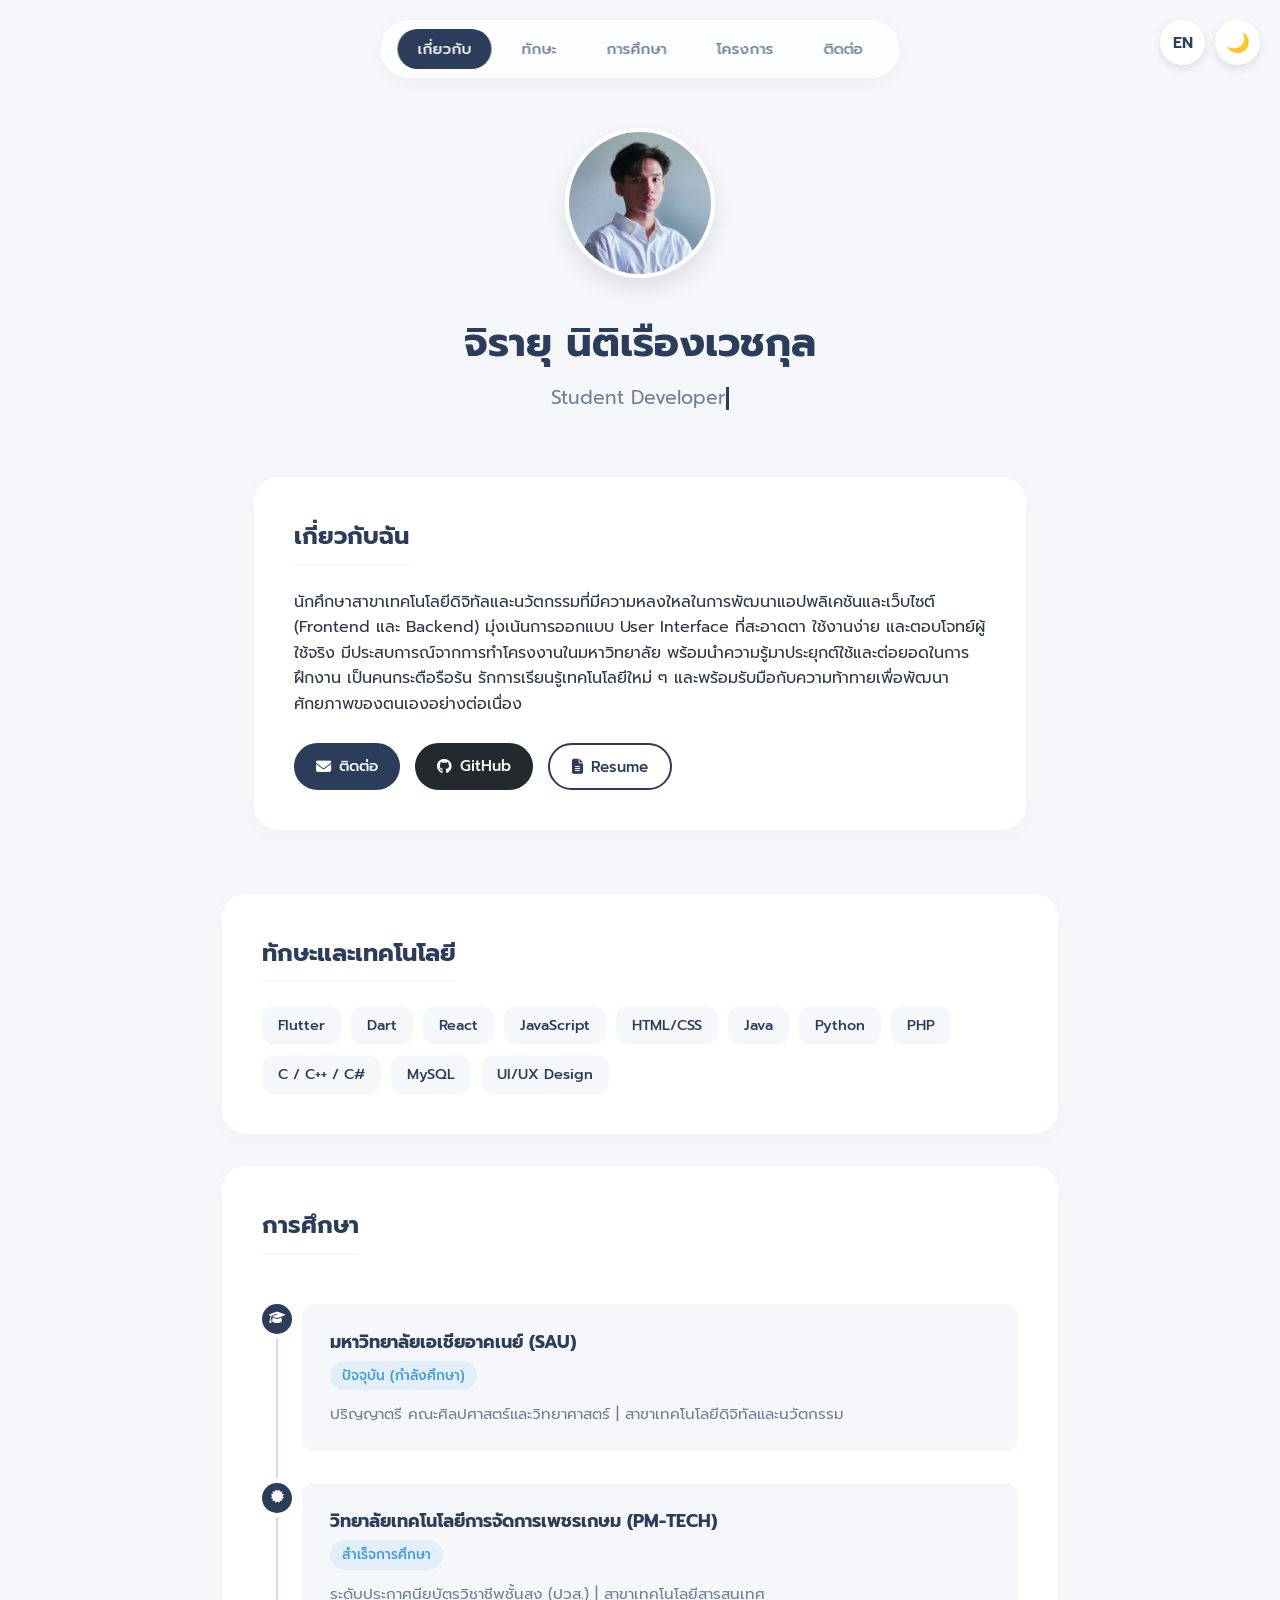
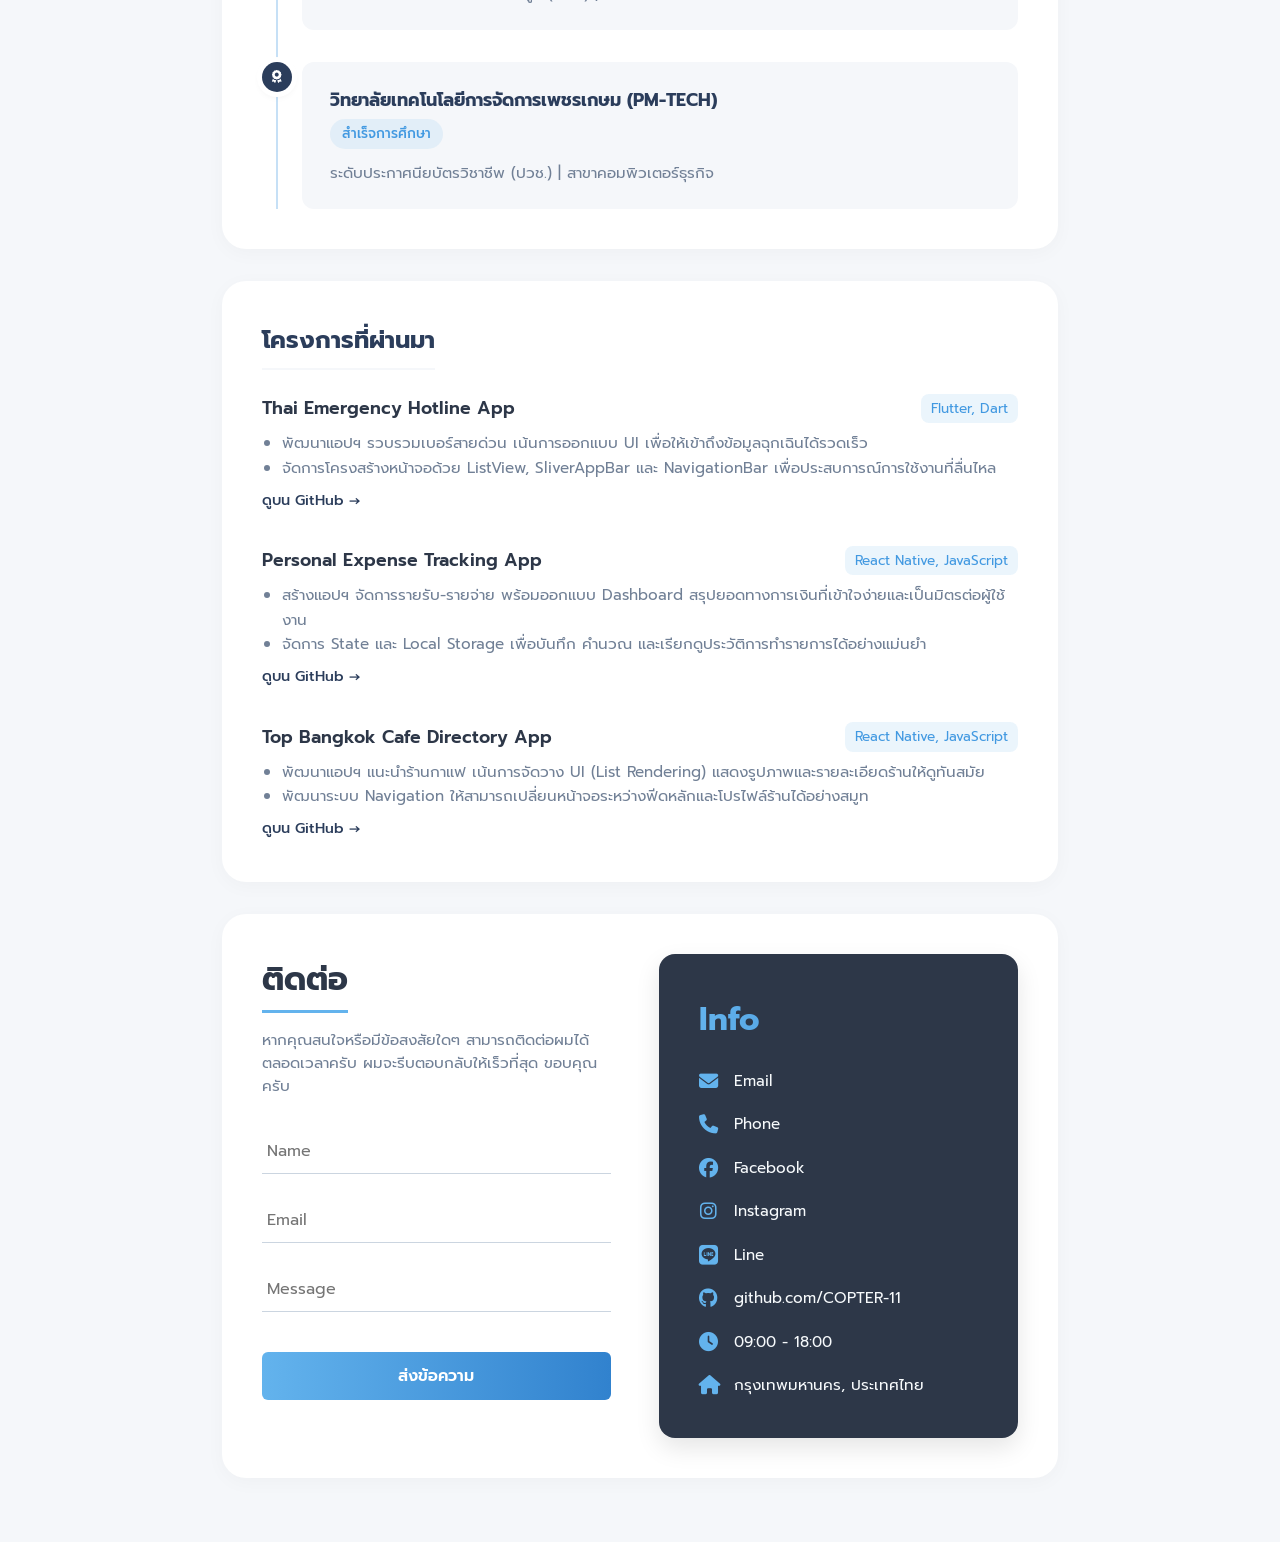
==== index.html @ 911cef0d "Commit V01" ====
<!doctype html>
<html lang="th">
  <head>
    <meta charset="UTF-8" />
    <meta name="viewport" content="width=device-width, initial-scale=1.0" />
    <title>Jirayu Nitiruangwetchakul - Portfolio</title>
    <link
      href="https://fonts.googleapis.com/css2?family=Prompt:wght@300;400;500;600&display=swap"
      rel="stylesheet"
    />
    <link
      rel="stylesheet"
      href="https://cdnjs.cloudflare.com/ajax/libs/font-awesome/6.4.0/css/all.min.css"
    />
    <style>
      /* CSS Variables สำหรับคุมโทนสี (ดึงโทนสีกรมท่าจากเรซูเม่) */
      :root {
        --primary-color: #2b3d5b;
        --bg-color: #f5f7fa;
        --card-bg: #ffffff;
        --text-dark: #2d3748;
        --text-light: #718096;
        --accent-color: #4299e1;
        --border-radius: 24px; /* มุมโค้งมนแบบ Mobile UI */
      }

      * {
        margin: 0;
        padding: 0;
        box-sizing: border-box;
        font-family: "Prompt", sans-serif;
      }

      body {
        background-color: var(--bg-color);
        color: var(--text-dark);
        line-height: 1.6;
      }

      .container {
        max-width: 900px;
        margin: 0 auto;
        padding: 2rem;
      }

      /* --- โหมดมืด (Dark Mode) --- */
      body.dark-mode {
        --primary-color: #90cdf4;
        --bg-color: #1a202c;
        --card-bg: #2d3748;
        --text-dark: #f7fafc;
        --text-light: #a0aec0;
      }

      /* Hero Section */
      .hero {
        text-align: center;
        padding: 4rem 0;
      }

      .profile-img {
        width: 150px;
        height: 150px;
        border-radius: 50%;
        object-fit: cover;
        border: 4px solid #fff;
        box-shadow: 0 10px 25px rgba(0, 0, 0, 0.1);
        margin-bottom: 1.5rem;
      }

      .hero h1 {
        font-size: 2.5rem;
        color: var(--primary-color);
        margin-bottom: 0.5rem;
      }

      .hero h2 {
        font-size: 1.2rem;
        color: var(--text-light);
        font-weight: 400;
      }

      /* Card Layout แบบคลีนๆ */
      .section-card {
        background-color: var(--card-bg);
        border-radius: var(--border-radius);
        padding: 2.5rem;
        margin-bottom: 2rem;
        box-shadow: 0 4px 20px rgba(0, 0, 0, 0.03);
        transition: transform 0.3s ease;
      }

      .section-card:hover {
        transform: translateY(-5px);
      }

      .section-title {
        font-size: 1.5rem;
        color: var(--primary-color);
        margin-bottom: 1.5rem;
        border-bottom: 2px solid var(--bg-color);
        padding-bottom: 0.5rem;
        display: inline-block;
      }

      /* Skills Tags */
      .skills-container {
        display: flex;
        flex-wrap: wrap;
        gap: 10px;
      }

      .skill-tag {
        background-color: var(--bg-color);
        color: var(--primary-color);
        padding: 8px 16px;
        border-radius: 12px;
        font-size: 0.9rem;
        font-weight: 500;
        transition: all 0.3s ease;
      }
      .skill-tag:hover {
        background-color: var(--primary-color);
        color: #fff;
        transform: translateY(-3px);
        box-shadow: 0 4px 10px rgba(0, 0, 0, 0.15);
      }

      /* Projects List */
      .project-item {
        margin-bottom: 2rem;
      }

      .project-item:last-child {
        margin-bottom: 0;
      }

      .project-header {
        display: flex;
        justify-content: space-between;
        align-items: center;
        margin-bottom: 0.5rem;
      }

      .project-title {
        font-weight: 600;
        font-size: 1.1rem;
      }

      .project-tech {
        font-size: 0.85rem;
        color: var(--accent-color);
        background: rgba(66, 153, 225, 0.1);
        padding: 4px 10px;
        border-radius: 8px;
      }

      .project-desc {
        color: var(--text-light);
        font-size: 0.95rem;
        margin-bottom: 0.5rem;
      }

      .project-link {
        color: var(--primary-color);
        text-decoration: none;
        font-size: 0.9rem;
        font-weight: 500;
      }

      .project-link:hover {
        text-decoration: underline;
      }

      /* --- Contact Section Layout --- */
      .contact-container {
        display: flex;
        flex-wrap: wrap;
        gap: 3rem;
        justify-content: space-between;
      }

      .contact-form-side {
        flex: 1;
        min-width: 300px;
      }

      .contact-heading {
        font-size: 2rem;
        margin-bottom: 1rem;
        display: inline-block;
        border-bottom: 3px solid #63b3ed;
        padding-bottom: 5px;
      }

      .contact-desc {
        color: var(--text-light);
        font-size: 0.95rem;
        margin-bottom: 2rem;
        line-height: 1.5;
      }

      .contact-form {
        display: flex;
        flex-direction: column;
        gap: 1.5rem;
      }

      .contact-form input {
        background: transparent;
        border: none;
        border-bottom: 1px solid #cbd5e0;
        padding: 10px 5px;
        font-size: 1rem;
        color: var(--text-dark);
        font-family: "Prompt", sans-serif;
        transition: all 0.3s ease;
        outline: none;
      }

      .contact-form input:focus {
        border-bottom: 2px solid #4299e1;
      }

      body.dark-mode .contact-form input {
        border-bottom: 1px solid #4a5568;
        color: #f7fafc;
      }

      .btn-send {
        background: linear-gradient(to right, #63b3ed, #3182ce);
        color: white;
        border: none;
        padding: 12px;
        border-radius: 6px;
        font-size: 1rem;
        font-weight: 600;
        cursor: pointer;
        margin-top: 1rem;
        transition: transform 0.3s, box-shadow 0.3s;
      }

      .btn-send:hover {
        transform: translateY(-2px);
        box-shadow: 0 4px 15px rgba(49, 130, 206, 0.4);
      }

      .contact-info-side {
        flex: 0.8;
        min-width: 250px;
        background-color: #2d3748;
        padding: 2.5rem;
        border-radius: 16px;
        color: #f7fafc;
        box-shadow: 0 10px 25px rgba(0, 0, 0, 0.1);
      }

      .info-heading {
        font-size: 2rem;
        margin-bottom: 1.5rem;
        background: linear-gradient(to right, #63b3ed, #3182ce);
        -webkit-background-clip: text;
        -webkit-text-fill-color: transparent;
      }

      .info-list {
        list-style: none;
        padding: 0;
        display: flex;
        flex-direction: column;
        gap: 1.2rem;
      }

      .info-list li {
        display: flex;
        align-items: center;
        gap: 15px;
        font-size: 0.95rem;
      }

      .info-icon {
        font-size: 1.2rem;
        color: #63b3ed;
        width: 20px;
        text-align: center;
      }

      .info-list a {
        color: #f7fafc;
        text-decoration: none;
        transition: color 0.3s;
      }

      .info-list a:hover {
        color: #63b3ed;
      }

      /* --- Timeline (Education) --- */
      .timeline {
        position: relative;
        padding-left: 40px;
        margin-top: 25px;
      }

      .timeline::before {
        content: "";
        position: absolute;
        left: 14px;
        top: 0;
        bottom: 0;
        width: 2px;
        background-color: rgba(66, 153, 225, 0.3);
      }

      .timeline-item {
        position: relative;
        margin-bottom: 2rem;
      }

      .timeline-item:last-child {
        margin-bottom: 0;
      }

      .timeline-dot {
        position: absolute;
        left: -40px;
        top: 0;
        width: 30px;
        height: 30px;
        background-color: var(--primary-color);
        color: white;
        border-radius: 50%;
        display: flex;
        justify-content: center;
        align-items: center;
        font-size: 0.8rem;
        box-shadow: 0 0 0 5px var(--card-bg), 0 3px 8px rgba(0, 0, 0, 0.1);
        transition: all 0.3s ease;
        z-index: 1;
      }

      .timeline-content {
        background: var(--bg-color);
        padding: 1.5rem;
        border-radius: 12px;
        transition: all 0.3s ease;
        border-left: 4px solid transparent;
      }

      .timeline-item:hover .timeline-dot {
        transform: scale(1.2) rotate(360deg);
        background-color: var(--accent-color);
      }

      .timeline-item:hover .timeline-content {
        transform: translateX(8px);
        box-shadow: 0 8px 25px rgba(0, 0, 0, 0.06);
        border-left: 4px solid var(--accent-color);
      }

      .timeline-content h4 {
        color: var(--primary-color);
        margin-bottom: 5px;
        font-size: 1.1rem;
      }

      .timeline-date {
        color: var(--accent-color);
        font-size: 0.85rem;
        font-weight: 500;
        margin-bottom: 12px;
        display: inline-block;
        background: rgba(66, 153, 225, 0.1);
        padding: 4px 12px;
        border-radius: 20px;
      }

      .timeline-content p:last-child {
        color: var(--text-light);
        font-size: 0.95rem;
        margin: 0;
      }

      body.dark-mode .timeline-dot {
        box-shadow: 0 0 0 5px var(--card-bg), 0 3px 8px rgba(0, 0, 0, 0.5);
      }

      /* --- สไตล์ของกลุ่มปุ่มกด --- */
      .action-buttons {
        display: flex;
        gap: 15px;
        margin-top: 25px;
        flex-wrap: wrap;
      }

      .btn {
        padding: 10px 22px;
        border-radius: 25px;
        text-decoration: none;
        font-weight: 500;
        font-size: 0.95rem;
        display: inline-flex;
        align-items: center;
        gap: 8px;
        cursor: pointer;
        transition: all 0.3s ease;
        border: none;
        font-family: "Prompt", sans-serif;
      }

      .btn-primary {
        background-color: var(--primary-color);
        color: #ffffff;
      }
      .btn-primary:hover {
        transform: translateY(-3px);
        box-shadow: 0 6px 15px rgba(0, 0, 0, 0.15);
      }

      .btn-secondary {
        background-color: #24292e;
        color: #ffffff;
      }
      .btn-secondary:hover {
        transform: translateY(-3px);
        box-shadow: 0 6px 15px rgba(36, 41, 46, 0.3);
      }

      .btn-outline {
        background-color: transparent;
        color: var(--primary-color);
        border: 2px solid var(--primary-color);
      }
      .btn-outline:hover {
        background-color: var(--primary-color);
        color: #ffffff;
        transform: translateY(-3px);
      }

      body.dark-mode .btn-secondary {
        background-color: #ffffff;
        color: #24292e;
      }

      /* --- สไตล์ของ Popup (Modal) รูป Resume --- */
      .modal {
        display: none;
        position: fixed;
        z-index: 9999;
        padding-top: 5vh;
        left: 0;
        top: 0;
        width: 100%;
        height: 100%;
        -webkit-backdrop-filter: blur(5px);
        backdrop-filter: blur(5px);
        overflow: auto;
      }

      .modal-content {
        margin: auto;
        display: block;
        max-width: 90%;
        max-height: 90vh;
        border-radius: 12px;
        box-shadow: 0 10px 30px rgba(0, 0, 0, 0.5);
        animation: zoomIn 0.3s ease;
        cursor: zoom-in;
        transition: all 0.3s ease;
      }

      .modal-content.zoomed {
        max-width: 150%;
        max-height: none;
        cursor: zoom-out;
        margin-bottom: 50px;
      }

      @keyframes zoomIn {
        from {
          transform: scale(0.9);
          opacity: 0;
        }
        to {
          transform: scale(1);
          opacity: 1;
        }
      }

      .close-modal {
        position: absolute;
        top: 20px;
        right: 35px;
        color: #f1f1f1;
        font-size: 40px;
        font-weight: bold;
        cursor: pointer;
        transition: 0.3s;
      }

      .close-modal:hover {
        color: var(--accent-color);
      }

      /* --- เลื่อนหน้าจอแบบนุ่มนวล (Smooth Scroll) --- */
      html {
        scroll-behavior: smooth;
      }

      /* --- Tab Bar (Navigation Bar) --- */
      .nav-bar {
        position: fixed;
        top: 20px;
        left: 50%;
        transform: translateX(-50%);
        background: rgba(255, 255, 255, 0.7);
        backdrop-filter: blur(15px);
        -webkit-backdrop-filter: blur(15px);
        padding: 8px 16px;
        border-radius: 50px;
        display: flex;
        gap: 10px;
        box-shadow: 0 4px 20px rgba(0, 0, 0, 0.05);
        z-index: 1000;
        border: 1px solid rgba(255, 255, 255, 0.5);
      }

      body.dark-mode .nav-bar {
        background: rgba(45, 55, 72, 0.7);
        border: 1px solid rgba(255, 255, 255, 0.1);
      }

      .nav-link {
        text-decoration: none;
        color: var(--text-light);
        font-weight: 500;
        font-size: 0.95rem;
        padding: 8px 20px;
        border-radius: 30px;
        transition: all 0.3s ease;
      }

      .nav-link:hover,
      .nav-link.active {
        background: var(--primary-color);
        color: #ffffff;
      }

      body.dark-mode .nav-link.active {
        color: #1a202c;
      }

      /* ปุ่มสลับ Theme และ Language */
      .lang-toggle {
        position: fixed;
        top: 20px;
        right: 75px;
        background: var(--card-bg);
        color: var(--primary-color);
        border: none;
        border-radius: 50%;
        width: 45px;
        height: 45px;
        font-size: 1rem;
        font-weight: 600;
        cursor: pointer;
        box-shadow: 0 4px 10px rgba(0, 0, 0, 0.1);
        transition: transform 0.3s ease;
        z-index: 1000;
        font-family: "Prompt", sans-serif;
      }
      .lang-toggle:hover {
        transform: scale(1.1);
      }
      body.dark-mode .lang-toggle {
        color: var(--text-dark);
      }

      .theme-toggle {
        position: fixed;
        top: 20px;
        right: 20px;
        background: var(--card-bg);
        color: var(--text-dark);
        border: none;
        border-radius: 50%;
        width: 45px;
        height: 45px;
        font-size: 1.2rem;
        cursor: pointer;
        box-shadow: 0 4px 10px rgba(0, 0, 0, 0.1);
        transition: transform 0.3s ease;
        z-index: 1000;
      }
      .theme-toggle:hover {
        transform: scale(1.1);
      }

      /* --- แอนิเมชันตอนเลื่อนจอ (Scroll Reveal) --- */
      .reveal {
        opacity: 0;
        transform: translateY(40px);
        transition: all 0.8s ease-out;
      }
      .reveal.active {
        opacity: 1;
        transform: translateY(0);
      }

      /* เคอร์เซอร์กะพริบสำหรับ Typing Effect */
      .typing-cursor {
        display: inline-block;
        width: 3px;
        height: 1.2em;
        background-color: var(--primary-color);
        vertical-align: middle;
        animation: blink 0.8s step-end infinite;
      }
      @keyframes blink {
        50% { opacity: 0; }
      }

      /* คลาสสำหรับซ่อน/โชว์ข้อความตามภาษาที่เลือก */
      body.lang-th .text-en {
        display: none !important;
      }
      body.lang-en .text-th {
        display: none !important;
      }

      /* Responsive Design */
      @media (max-width: 768px) {
        .contact-container {
          flex-direction: column;
          gap: 2rem;
        }
      }
      @media (max-width: 600px) {
        .container {
          padding: 1rem;
        }
        .section-card {
          padding: 1.5rem;
        }
        .project-header {
          flex-direction: column;
          align-items: flex-start;
          gap: 5px;
        }
        .nav-bar {
          top: auto;
          bottom: 20px;
          width: 90%;
          justify-content: space-around;
          padding: 10px;
          border-radius: 20px;
        }
        .nav-link {
          font-size: 0.85rem;
          padding: 8px 12px;
        }
      }
    </style>
  </head>
  <body>
    <nav class="nav-bar">
      <a href="#about" class="nav-link active">
        <span class="text-th">เกี่ยวกับ</span>
        <span class="text-en">About</span>
      </a>
      <a href="#skills" class="nav-link">
        <span class="text-th">ทักษะ</span>
        <span class="text-en">Skills</span>
      </a>
      <a href="#education" class="nav-link">
        <span class="text-th">การศึกษา</span>
        <span class="text-en">Education</span>
      </a>
      <a href="#projects" class="nav-link">
        <span class="text-th">โครงการ</span>
        <span class="text-en">Projects</span>
      </a>
      <a href="#contact" class="nav-link">
        <span class="text-th">ติดต่อ</span>
        <span class="text-en">Contact</span>
      </a>
    </nav>

    <div class="container">
      <div class="container" id="about">
        <header class="hero">
          <img src="profile.jpg" alt="Jirayu Profile" class="profile-img" />
          <h1>
            <span class="text-th">จิรายุ นิติเรืองเวชกุล</span>
            <span class="text-en">Jirayu Nitiruangwetchakul</span>
          </h1>
          <h2>
            <span id="typewriter"></span><span class="typing-cursor"></span>
          </h2>
        </header>
        <section class="section-card reveal">
          <h3 class="section-title">
            <span class="text-th">เกี่ยวกับฉัน</span>
            <span class="text-en">About</span>
          </h3>
          <p>
            <span class="text-th"
              >นักศึกษาสาขาเทคโนโลยีดิจิทัลและนวัตกรรมที่มีความหลงใหลในการพัฒนาแอปพลิเคชันและเว็บไซต์
              (Frontend และ Backend) มุ่งเน้นการออกแบบ User Interface ที่สะอาดตา
              ใช้งานง่าย และตอบโจทย์ผู้ใช้จริง
              มีประสบการณ์จากการทําโครงงานในมหาวิทยาลัย
              พร้อมนําความรู้มาประยุกต์ใช้และต่อยอดในการฝึกงาน
              เป็นคนกระตือรือร้น รักการเรียนรู้เทคโนโลยีใหม่ ๆ
              และพร้อมรับมือกับความท้าทายเพื่อพัฒนาศักยภาพของตนเองอย่างต่อเนื่อง</span
            >
            <span class="text-en"
              >A Digital Technology and Innovation student passionate about web
              and mobile application development (Frontend & Backend). I focus
              on designing clean, minimalist, and user-friendly interfaces. With
              hands-on experience from university projects, I am eager to apply
              my skills in a professional internship. I am highly motivated,
              love exploring new IT technologies, and am ready to embrace
              challenges for continuous growth.</span
            >
          </p>
          <div class="action-buttons">
            <a href="#contact" class="btn btn-primary">
              <i class="fa-solid fa-envelope"></i>
              <span class="text-th">ติดต่อ</span>
              <span class="text-en">Contact</span>
            </a>
            <a
              href="https://github.com/COPTER-11"
              target="_blank"
              rel="noopener noreferrer"
              class="btn btn-secondary"
            >
              <i class="fa-brands fa-github"></i> GitHub
            </a>
            <button onclick="openResume()" class="btn btn-outline">
              <i class="fa-solid fa-file-lines"></i> Resume
            </button>
          </div>
        </section>
      </div>

      <section class="section-card reveal" id="skills">
        <h3 class="section-title">
          <span class="text-th">ทักษะและเทคโนโลยี</span>
          <span class="text-en">Skills & Technologies</span>
        </h3>
        <div class="skills-container">
          <span class="skill-tag">Flutter</span>
          <span class="skill-tag">Dart</span>
          <span class="skill-tag">React</span>
          <span class="skill-tag">JavaScript</span>
          <span class="skill-tag">HTML/CSS</span>
          <span class="skill-tag">Java</span>
          <span class="skill-tag">Python</span>
          <span class="skill-tag">PHP</span>
          <span class="skill-tag">C / C++ / C#</span>
          <span class="skill-tag">MySQL</span>
          <span class="skill-tag">UI/UX Design</span>
        </div>
      </section>

      <section class="section-card reveal" id="education">
        <h3 class="section-title">
          <span class="text-th">การศึกษา</span>
          <span class="text-en">Education</span>
        </h3>

        <div class="timeline">
          <div class="timeline-item">
            <div class="timeline-dot">
              <i class="fa-solid fa-graduation-cap"></i>
            </div>
            <div class="timeline-content">
              <h4>
                <span class="text-th">มหาวิทยาลัยเอเชียอาคเนย์ (SAU)</span>
                <span class="text-en">Southeast Asia University (SAU)</span>
              </h4>
              <span class="timeline-date"
                ><span class="text-th">ปัจจุบัน (กำลังศึกษา)</span>
                <span class="text-en">Currently studying</span></span
              >
              <p>
                <span class="text-th"
                  >ปริญญาตรี คณะศิลปศาสตร์และวิทยาศาสตร์ |
                  สาขาเทคโนโลยีดิจิทัลและนวัตกรรม</span
                >
                <span class="text-en"
                  >Bachelor's Degree, Faculty of Arts and Sciences | Major in
                  Digital Technology and Innovation</span
                >
              </p>
            </div>
          </div>

          <div class="timeline-item">
            <div class="timeline-dot">
              <i class="fa-solid fa-certificate"></i>
            </div>
            <div class="timeline-content">
              <h4>
                <span class="text-th"
                  >วิทยาลัยเทคโนโลยีการจัดการเพชรเกษม (PM-TECH)</span
                >
                <span class="text-en"
                  >Phetkasem Management Technological College (PM-TECH)</span
                >
              </h4>
              <span class="timeline-date"
                ><span class="text-th">สำเร็จการศึกษา</span>
                <span class="text-en">Graduated</span></span
              >
              <p>
                <span class="text-th"
                  >ระดับประกาศนียบัตรวิชาชีพชั้นสูง (ปวส.) |
                  สาขาเทคโนโลยีสารสนเทศ</span
                >
                <span class="text-en"
                  >High Vocational Certificate | Major in
                  Information Technology</span
                >
              </p>
            </div>
          </div>

          <div class="timeline-item">
            <div class="timeline-dot"><i class="fa-solid fa-award"></i></div>
            <div class="timeline-content">
              <h4>
                <span class="text-th"
                  >วิทยาลัยเทคโนโลยีการจัดการเพชรเกษม (PM-TECH)</span
                >
                <span class="text-en"
                  >Phetkasem Management Technological College (PM-TECH)</span
                >
              </h4>
              <span class="timeline-date"
                ><span class="text-th">สำเร็จการศึกษา</span>
                <span class="text-en">Graduated</span></span
              >
              <p>
                <span class="text-th"
                  >ระดับประกาศนียบัตรวิชาชีพ (ปวช.) |
                  สาขาคอมพิวเตอร์ธุรกิจ</span
                >
                <span class="text-en"
                  >Vocational Certificate | Major in Business
                  Computing</span
                >
              </p>
            </div>
          </div>
        </div>
      </section>

      <section class="section-card reveal" id="projects">
        <h3 class="section-title">
          <span class="text-th">โครงการที่ผ่านมา</span>
          <span class="text-en">Academic Projects</span>
        </h3>

        <div class="project-item">
          <div class="project-header">
            <div class="project-title">Thai Emergency Hotline App</div>
            <div class="project-tech">Flutter, Dart</div>
          </div>
          <ul class="project-desc" style="padding-left: 20px">
            <li>
              <span class="text-th"
                >พัฒนาแอปฯ รวบรวมเบอร์สายด่วน เน้นการออกแบบ UI
                เพื่อให้เข้าถึงข้อมูลฉุกเฉินได้รวดเร็ว</span
              >
              <span class="text-en"
                >Developed an app that aggregates emergency hotline numbers, focusing on intuitive UI design for quick access.</span
              >
            </li>
            <li>
              <span class="text-th"
                >จัดการโครงสร้างหน้าจอด้วย ListView, SliverAppBar และ
                NavigationBar เพื่อประสบการณ์การใช้งานที่ลื่นไหล</span
              >
              <span class="text-en"
                >Managed screen layouts using ListView, SliverAppBar, and NavigationBar to provide a smooth user experience.</span
              >
            </li>
          </ul>
          <a
            href="https://github.com/COPTER-11/flutter_thai_hotline_app"
            target="_blank"
            rel="noopener noreferrer"
            class="project-link"
            ><span class="text-th">ดูบน GitHub &rarr;</span>
            <span class="text-en">View on GitHub &rarr;</span></a
          >
        </div>

        <div class="project-item">
          <div class="project-header">
            <div class="project-title">Personal Expense Tracking App</div>
            <div class="project-tech">React Native, JavaScript</div>
          </div>
          <ul class="project-desc" style="padding-left: 20px">
            <li>
              <span class="text-th"
                >สร้างแอปฯ จัดการรายรับ-รายจ่าย พร้อมออกแบบ Dashboard
                สรุปยอดทางการเงินที่เข้าใจง่ายและเป็นมิตรต่อผู้ใช้งาน</span
              >
              <span class="text-en"
                >Built an income and expense tracking app with a user-friendly dashboard summarizing financial data.</span
              >
            </li>
            <li>
              <span class="text-th"
                >จัดการ State และ Local Storage เพื่อบันทึก คำนวณ
                และเรียกดูประวัติการทํารายการได้อย่างแม่นยำ</span
              >
              <span class="text-en"
                >Implemented State management and Local Storage for precise recording, calculation, and retrieval of transaction history.</span
              >
            </li>
          </ul>
          <a
            href="https://github.com/COPTER-11/rn-money-tracking-app"
            target="_blank"
            rel="noopener noreferrer"
            class="project-link"
            ><span class="text-th">ดูบน GitHub &rarr;</span>
            <span class="text-en">View on GitHub &rarr;</span></a
          >
        </div>

        <div class="project-item">
          <div class="project-header">
            <div class="project-title">Top Bangkok Cafe Directory App</div>
            <div class="project-tech">React Native, JavaScript</div>
          </div>
          <ul class="project-desc" style="padding-left: 20px">
            <li>
              <span class="text-th"
                >พัฒนาแอปฯ แนะนําร้านกาแฟ เน้นการจัดวาง UI (List Rendering)
                แสดงรูปภาพและรายละเอียดร้านให้ดูทันสมัย</span
              >
              <span class="text-en"
                >Developed a cafe recommendation app in Bangkok, emphasizing modern UI layout (List Rendering) for images and details.</span
              >
            </li>
            <li>
              <span class="text-th"
                >พัฒนาระบบ Navigation
                ให้สามารถเปลี่ยนหน้าจอระหว่างฟีดหลักและโปรไฟล์ร้านได้อย่างสมูท</span
              >
              <span class="text-en"
                >Integrated a Navigation system for seamless transitions between the main feed and cafe profiles.</span
              >
            </li>
          </ul>
          <a
            href="https://github.com/COPTER-11/rn-top-bkk-coffee-app"
            target="_blank"
            rel="noopener noreferrer"
            class="project-link"
            ><span class="text-th">ดูบน GitHub &rarr;</span>
            <span class="text-en">View on GitHub &rarr;</span></a
          >
        </div>
      </section>

      <section class="section-card reveal" id="contact">
        <div class="contact-container">
          <div class="contact-form-side">
            <h3 class="contact-heading">
              <span class="text-th">ติดต่อ</span>
              <span class="text-en">Contact Me</span>
            </h3>
            <p class="contact-desc">
              <span class="text-th"
                >หากคุณสนใจหรือมีข้อสงสัยใดๆ สามารถติดต่อผมได้ตลอดเวลาครับ ผมจะรีบตอบกลับให้เร็วที่สุด ขอบคุณครับ</span
              >
              <span class="text-en"
                >Feel free to contact me at any time. I will get back to you as soon as possible. Thank you.</span
              >
            </p>

            <div
              id="form-success"
              style="
                color: #48bb78;
                font-weight: 500;
                margin-bottom: 15px;
                padding: 10px;
                background: rgba(72, 187, 120, 0.1);
                border-radius: 8px;
                display: none;
              "
            >
              <i class="fa-solid fa-circle-check"></i
              >&nbsp;<span class="text-th">ขอบคุณ! ข้อความของคุณถูกส่งแล้ว</span>
              <span class="text-en"
                >Thank you! Your message has been sent.</span
              >
            </div>

            <div
              id="form-error"
              style="
                color: #f56565;
                font-weight: 500;
                margin-bottom: 15px;
                display: none;
              "
            >
              <span class="text-th">โอ๊ะ! เกิดปัญหาในการส่งฟอร์มของคุณ</span>
              <span class="text-en"
                >Oops! There was a problem submitting your form.</span
              >
            </div>

            <form
              id="portfolio-form"
              class="contact-form"
              action="https://formspree.io/f/xykazzbw"
              method="POST"
            >
              <input type="text" name="name" placeholder="Name" required />
              <input type="email" name="email" placeholder="Email" required />
              <input
                type="text"
                name="message"
                placeholder="Message"
                required
              />
              <button type="submit" id="submit-btn" class="btn-send">
                <span class="text-th">ส่งข้อความ</span>
                <span class="text-en">SEND</span>
              </button>
            </form>
          </div>

          <div class="contact-info-side">
            <h4 class="info-heading">Info</h4>
            <ul class="info-list">
              <li>
                <i class="fa-solid fa-envelope info-icon"></i>
                <a
                  href="mailto:ter212548@gmail.com"
                  target="_blank"
                  rel="noopener noreferrer"
                  >Email</a
                >
              </li>
              <li>
                <i class="fa-solid fa-phone info-icon"></i>
                <a
                  href="tel:0948488606"
                  target="_blank"
                  rel="noopener noreferrer"
                  >Phone</a
                >
              </li>
              <li>
                <i class="fa-brands fa-facebook info-icon"></i>
                <a
                  href="https://www.facebook.com/share/1BRm7k5rb6/"
                  target="_blank"
                  rel="noopener noreferrer"
                  >Facebook</a
                >
              </li>
              <li>
                <i class="fa-brands fa-instagram info-icon"></i>
                <a
                  href="https://www.instagram.com/copter21_?igsh=MTI3NXA3bzlvbmFqZw=="
                  target="_blank"
                  rel="noopener noreferrer"
                  >Instagram</a
                >
              </li>
              <li>
                <i class="fa-brands fa-line info-icon"></i>
                <a
                  href="https://line.me/ti/p/6EZuWmLXjZ"
                  target="_blank"
                  rel="noopener noreferrer"
                  >Line</a
                >
              </li>
              <li>
                <i class="fa-brands fa-github info-icon"></i>
                <a
                  href="https://github.com/COPTER-11"
                  target="_blank"
                  rel="noopener noreferrer"
                  >github.com/COPTER-11</a
                >
              </li>
              <li>
                <i class="fa-solid fa-clock info-icon"></i>
                <span>09:00 - 18:00</span>
              </li>
              <li>
                <i class="fa-solid fa-house info-icon"></i>
                <a
                  href="https://maps.app.goo.gl/znomLfb7mrY9EMEs6"
                  target="_blank"
                  rel="noopener noreferrer"
                  ><span class="text-th">กรุงเทพมหานคร, ประเทศไทย</span>
                  <span class="text-en">Bangkok, Thailand</span></a
                >
              </li>
            </ul>
          </div>
        </div>
      </section>

      <button class="lang-toggle" id="langBtn" onclick="toggleLanguage()">
        EN
      </button>
      <button class="theme-toggle" id="themeBtn" onclick="toggleTheme()">
        🌙
      </button>
    </div>

    <div id="resumeModal" class="modal">
      <span class="close-modal" onclick="closeResume()">×</span>
      <img
        class="modal-content"
        id="resumeImg"
        src="resume.jpg"
        alt="Jirayu Resume"
      />
    </div>

    <script>
      // 1. ระบบตั้งค่าเริ่มต้นให้เว็บเป็นภาษาไทย
      document.body.classList.add("lang-th"); // เปลี่ยนจาก lang-en เป็น lang-th เพื่อให้ตรงกับปุ่ม "EN"

      // 2. ระบบไฮไลต์ Tab Bar ตามการเลื่อนหน้าจอตรงกลาง
      const sections = document.querySelectorAll("section[id], .container[id]");
      const navLinks = document.querySelectorAll(".nav-link");

      window.addEventListener("scroll", () => {
        let current = "";
        sections.forEach((section) => {
          const sectionTop = section.offsetTop;
          if (window.scrollY + window.innerHeight / 2 >= sectionTop) {
            current = section.getAttribute("id");
          }
        });

        navLinks.forEach((link) => {
          link.classList.remove("active");
          if (link.getAttribute("href").includes(current)) {
            link.classList.add("active");
          }
        });
      });

      // 3. ระบบเปลี่ยนการเลื่อนหน้าจอให้อยู่กึ่งกลาง
      document.querySelectorAll(".nav-link").forEach((link) => {
        link.addEventListener("click", function (e) {
          const targetHref = this.getAttribute("href");
          if (targetHref.startsWith("#")) {
            e.preventDefault();
            const targetId = targetHref.substring(1);
            const targetElement = document.getElementById(targetId);
            if (targetElement) {
              targetElement.scrollIntoView({
                behavior: "smooth",
                block: "center",
              });
            }
          }
        });
      });

      // 4. ระบบเปลี่ยนธีม (Dark Mode)
      function toggleTheme() {
        document.body.classList.toggle("dark-mode");
        const btn = document.getElementById("themeBtn");
        if (document.body.classList.contains("dark-mode")) {
          btn.innerText = "☀️";
        } else {
          btn.innerText = "🌙";
        }
      }

      // 5. ระบบสลับภาษา
      function toggleLanguage() {
        const body = document.body;
        const langBtn = document.getElementById("langBtn");

        if (body.classList.contains("lang-th")) {
          body.classList.remove("lang-th");
          body.classList.add("lang-en");
          langBtn.innerText = "TH";
        } else {
          body.classList.remove("lang-en");
          body.classList.add("lang-th");
          langBtn.innerText = "EN";
        }
      }

      // 6. เอฟเฟกต์พิมพ์ดีด
      const textArray = [
        "Student Developer",
        "Frontend Enthusiast",
        "UI/UX Designer",
      ];
      let textIndex = 0;
      let charIndex = 0;
      let isDeleting = false;
      const typeSpeed = 100;
      const deleteSpeed = 50;
      const delayBetweenWords = 2000;

      function typeWriter() {
        const currentText = textArray[textIndex];
        let displayString = currentText.substring(0, charIndex);
        document.getElementById("typewriter").innerText = displayString;

        if (!isDeleting && charIndex < currentText.length) {
          charIndex++;
          setTimeout(typeWriter, typeSpeed);
        } else if (isDeleting && charIndex > 0) {
          charIndex--;
          setTimeout(typeWriter, deleteSpeed);
        } else {
          isDeleting = !isDeleting;
          if (!isDeleting) {
            textIndex = (textIndex + 1) % textArray.length;
          }
          setTimeout(typeWriter, isDeleting ? delayBetweenWords : 500);
        }
      }

      document.addEventListener("DOMContentLoaded", function () {
        typeWriter();
      });

      // 7. แอนิเมชันเลื่อนจอ (Scroll Reveal)
      function revealElement() {
        var reveals = document.querySelectorAll(".reveal");
        for (var i = 0; i < reveals.length; i++) {
          var windowHeight = window.innerHeight;
          var elementTop = reveals[i].getBoundingClientRect().top;
          var elementVisible = 100;
          if (elementTop < windowHeight - elementVisible) {
            reveals[i].classList.add("active");
          }
        }
      }
      window.addEventListener("scroll", revealElement);
      revealElement();

      // 8. ระบบเปิด-ปิด Popup รูป Resume
      function openResume() {
        document.getElementById("resumeModal").style.display = "block";
      }

      const resumeImg = document.getElementById("resumeImg");
      resumeImg.addEventListener("click", function (event) {
        event.stopPropagation();
        this.classList.toggle("zoomed");
      });

      function closeResume() {
        document.getElementById("resumeModal").style.display = "none";
        resumeImg.classList.remove("zoomed");
      }

      window.onclick = function (event) {
        var modal = document.getElementById("resumeModal");
        if (event.target == modal) {
          modal.style.display = "none";
          resumeImg.classList.remove("zoomed");
        }
      };
    </script>

    <script>
      const form = document.getElementById("portfolio-form");
      const successMsg = document.getElementById("form-success");
      const errorMsg = document.getElementById("form-error");
      const submitBtn = document.getElementById("submit-btn");

      form.addEventListener("submit", async function (event) {
        event.preventDefault(); 

        // เปลี่ยนสถานะปุ่มตอนกำลังรอส่ง (รองรับ 2 ภาษา)
        submitBtn.innerHTML = '<span class="text-th">กำลังส่ง...</span><span class="text-en">SENDING...</span>';
        submitBtn.disabled = true;
        successMsg.style.display = "none";
        errorMsg.style.display = "none";

        const data = new FormData(event.target);

        fetch(event.target.action, {
          method: form.method,
          body: data,
          headers: {
            Accept: "application/json",
          },
        })
          .then((response) => {
            if (response.ok) {
              successMsg.style.display = "block"; 
              form.reset(); 
            } else {
              errorMsg.style.display = "block"; 
            }
            // คืนสถานะปุ่มกลับมาเหมือนเดิม
            submitBtn.innerHTML = '<span class="text-th">ส่งข้อความ</span><span class="text-en">SEND</span>';
            submitBtn.disabled = false;
          })
          .catch((error) => {
            errorMsg.style.display = "block";
            submitBtn.innerHTML = '<span class="text-th">ส่งข้อความ</span><span class="text-en">SEND</span>';
            submitBtn.disabled = false;
          });
      });
    </script>
  </body>
</html>
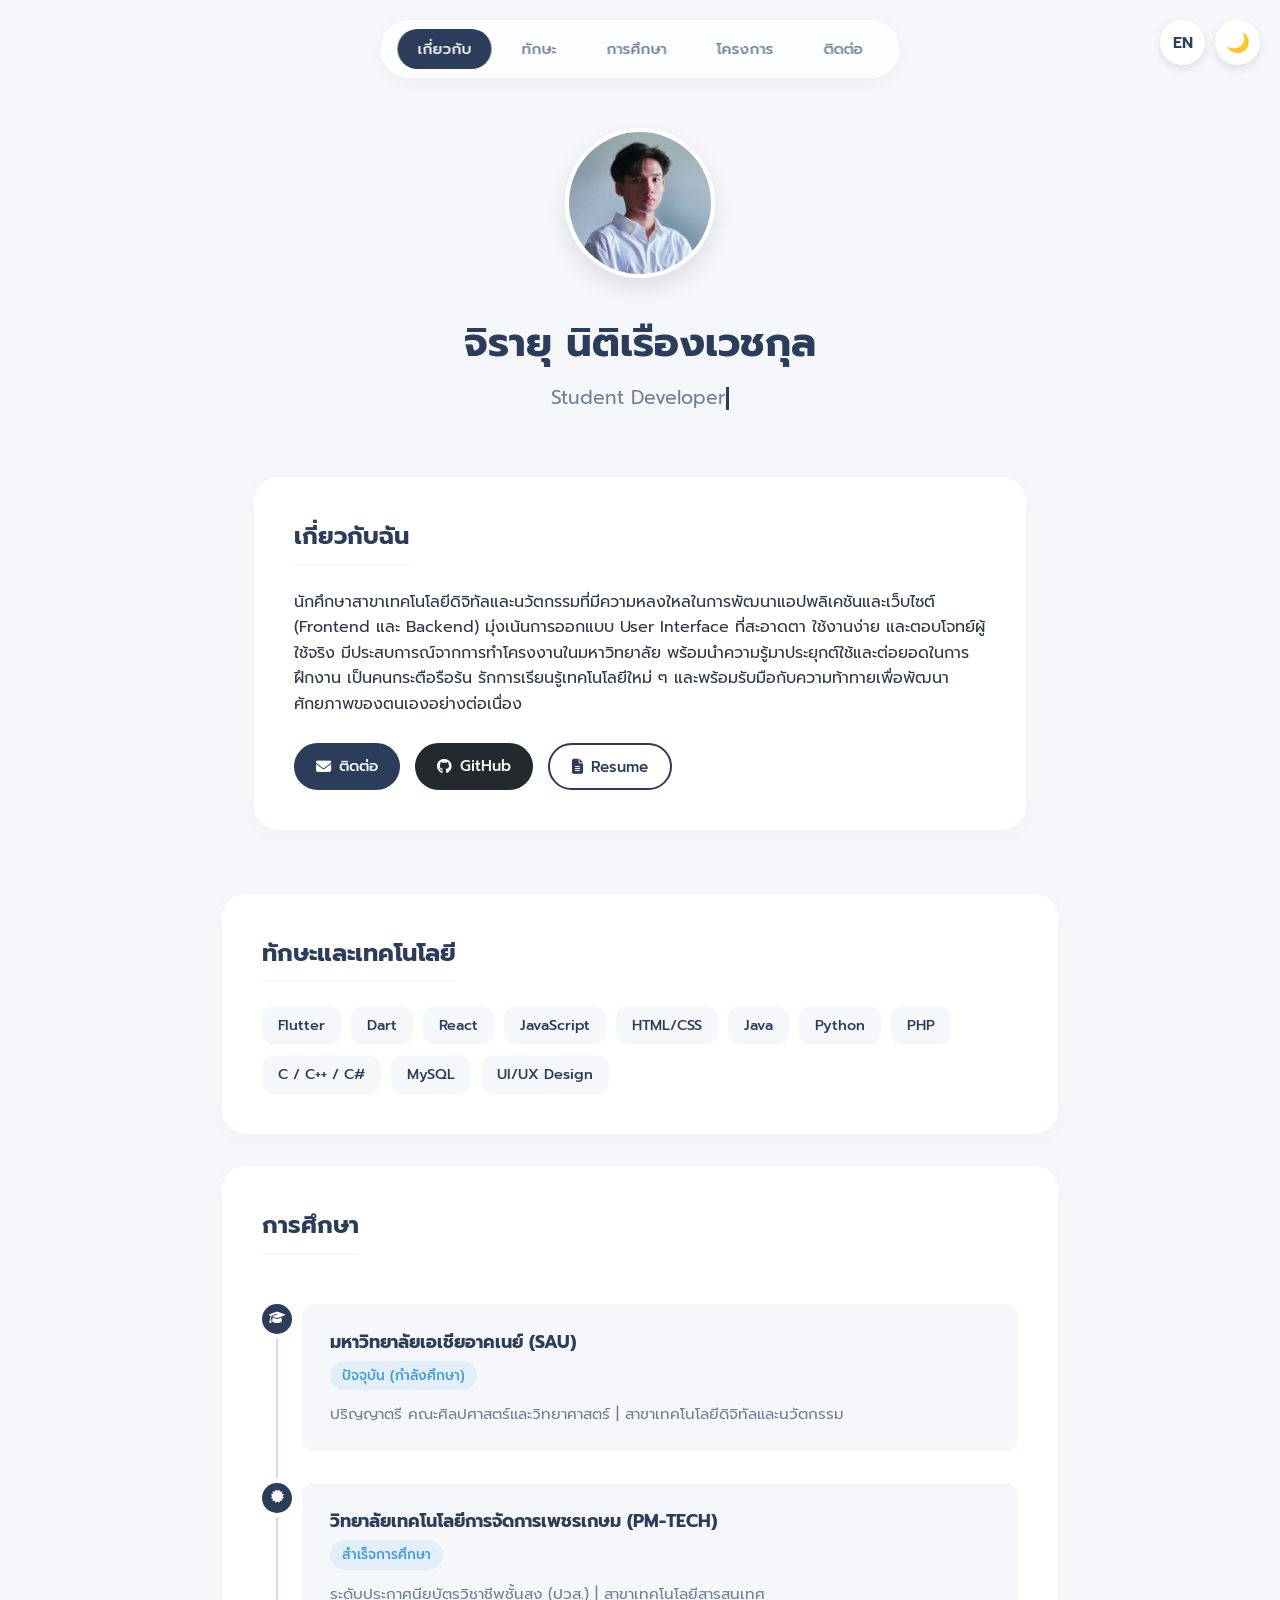
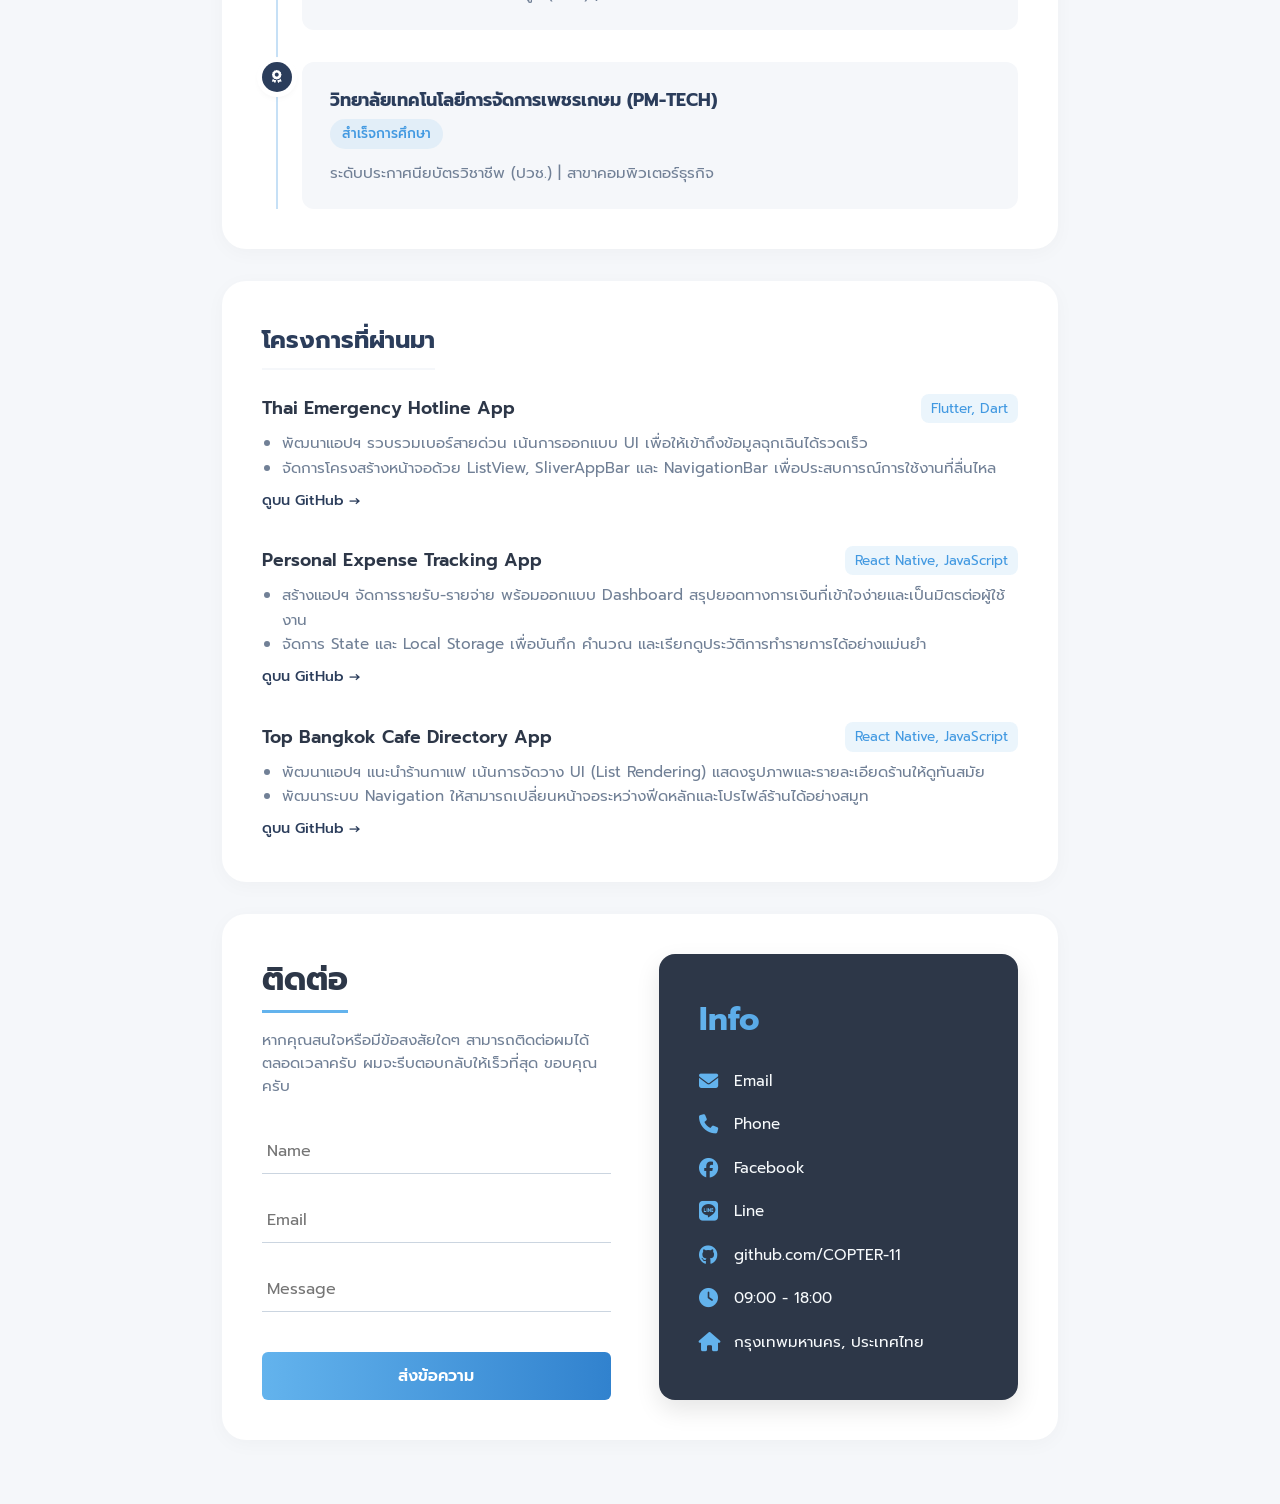
==== commit a67227de: "Commit V04 ปรับแก้ Contact" ====
--- a/index.html
+++ b/index.html
@@ -4,663 +4,11 @@
     <meta charset="UTF-8" />
     <meta name="viewport" content="width=device-width, initial-scale=1.0" />
     <title>Jirayu Nitiruangwetchakul - Portfolio</title>
-    <link
-      href="https://fonts.googleapis.com/css2?family=Prompt:wght@300;400;500;600&display=swap"
-      rel="stylesheet"
-    />
-    <link
-      rel="stylesheet"
-      href="https://cdnjs.cloudflare.com/ajax/libs/font-awesome/6.4.0/css/all.min.css"
-    />
-    <style>
-      /* CSS Variables สำหรับคุมโทนสี (ดึงโทนสีกรมท่าจากเรซูเม่) */
-      :root {
-        --primary-color: #2b3d5b;
-        --bg-color: #f5f7fa;
-        --card-bg: #ffffff;
-        --text-dark: #2d3748;
-        --text-light: #718096;
-        --accent-color: #4299e1;
-        --border-radius: 24px; /* มุมโค้งมนแบบ Mobile UI */
-      }
-
-      * {
-        margin: 0;
-        padding: 0;
-        box-sizing: border-box;
-        font-family: "Prompt", sans-serif;
-      }
-
-      body {
-        background-color: var(--bg-color);
-        color: var(--text-dark);
-        line-height: 1.6;
-      }
-
-      .container {
-        max-width: 900px;
-        margin: 0 auto;
-        padding: 2rem;
-      }
-
-      /* --- โหมดมืด (Dark Mode) --- */
-      body.dark-mode {
-        --primary-color: #90cdf4;
-        --bg-color: #1a202c;
-        --card-bg: #2d3748;
-        --text-dark: #f7fafc;
-        --text-light: #a0aec0;
-      }
-
-      /* Hero Section */
-      .hero {
-        text-align: center;
-        padding: 4rem 0;
-      }
-
-      .profile-img {
-        width: 150px;
-        height: 150px;
-        border-radius: 50%;
-        object-fit: cover;
-        border: 4px solid #fff;
-        box-shadow: 0 10px 25px rgba(0, 0, 0, 0.1);
-        margin-bottom: 1.5rem;
-      }
-
-      .hero h1 {
-        font-size: 2.5rem;
-        color: var(--primary-color);
-        margin-bottom: 0.5rem;
-      }
-
-      .hero h2 {
-        font-size: 1.2rem;
-        color: var(--text-light);
-        font-weight: 400;
-      }
-
-      /* Card Layout แบบคลีนๆ */
-      .section-card {
-        background-color: var(--card-bg);
-        border-radius: var(--border-radius);
-        padding: 2.5rem;
-        margin-bottom: 2rem;
-        box-shadow: 0 4px 20px rgba(0, 0, 0, 0.03);
-        transition: transform 0.3s ease;
-      }
-
-      .section-card:hover {
-        transform: translateY(-5px);
-      }
-
-      .section-title {
-        font-size: 1.5rem;
-        color: var(--primary-color);
-        margin-bottom: 1.5rem;
-        border-bottom: 2px solid var(--bg-color);
-        padding-bottom: 0.5rem;
-        display: inline-block;
-      }
-
-      /* Skills Tags */
-      .skills-container {
-        display: flex;
-        flex-wrap: wrap;
-        gap: 10px;
-      }
-
-      .skill-tag {
-        background-color: var(--bg-color);
-        color: var(--primary-color);
-        padding: 8px 16px;
-        border-radius: 12px;
-        font-size: 0.9rem;
-        font-weight: 500;
-        transition: all 0.3s ease;
-      }
-      .skill-tag:hover {
-        background-color: var(--primary-color);
-        color: #fff;
-        transform: translateY(-3px);
-        box-shadow: 0 4px 10px rgba(0, 0, 0, 0.15);
-      }
-
-      /* Projects List */
-      .project-item {
-        margin-bottom: 2rem;
-      }
-
-      .project-item:last-child {
-        margin-bottom: 0;
-      }
-
-      .project-header {
-        display: flex;
-        justify-content: space-between;
-        align-items: center;
-        margin-bottom: 0.5rem;
-      }
-
-      .project-title {
-        font-weight: 600;
-        font-size: 1.1rem;
-      }
-
-      .project-tech {
-        font-size: 0.85rem;
-        color: var(--accent-color);
-        background: rgba(66, 153, 225, 0.1);
-        padding: 4px 10px;
-        border-radius: 8px;
-      }
-
-      .project-desc {
-        color: var(--text-light);
-        font-size: 0.95rem;
-        margin-bottom: 0.5rem;
-      }
-
-      .project-link {
-        color: var(--primary-color);
-        text-decoration: none;
-        font-size: 0.9rem;
-        font-weight: 500;
-      }
-
-      .project-link:hover {
-        text-decoration: underline;
-      }
-
-      /* --- Contact Section Layout --- */
-      .contact-container {
-        display: flex;
-        flex-wrap: wrap;
-        gap: 3rem;
-        justify-content: space-between;
-      }
-
-      .contact-form-side {
-        flex: 1;
-        min-width: 300px;
-      }
-
-      .contact-heading {
-        font-size: 2rem;
-        margin-bottom: 1rem;
-        display: inline-block;
-        border-bottom: 3px solid #63b3ed;
-        padding-bottom: 5px;
-      }
-
-      .contact-desc {
-        color: var(--text-light);
-        font-size: 0.95rem;
-        margin-bottom: 2rem;
-        line-height: 1.5;
-      }
-
-      .contact-form {
-        display: flex;
-        flex-direction: column;
-        gap: 1.5rem;
-      }
-
-      .contact-form input {
-        background: transparent;
-        border: none;
-        border-bottom: 1px solid #cbd5e0;
-        padding: 10px 5px;
-        font-size: 1rem;
-        color: var(--text-dark);
-        font-family: "Prompt", sans-serif;
-        transition: all 0.3s ease;
-        outline: none;
-      }
-
-      .contact-form input:focus {
-        border-bottom: 2px solid #4299e1;
-      }
-
-      body.dark-mode .contact-form input {
-        border-bottom: 1px solid #4a5568;
-        color: #f7fafc;
-      }
-
-      .btn-send {
-        background: linear-gradient(to right, #63b3ed, #3182ce);
-        color: white;
-        border: none;
-        padding: 12px;
-        border-radius: 6px;
-        font-size: 1rem;
-        font-weight: 600;
-        cursor: pointer;
-        margin-top: 1rem;
-        transition: transform 0.3s, box-shadow 0.3s;
-      }
-
-      .btn-send:hover {
-        transform: translateY(-2px);
-        box-shadow: 0 4px 15px rgba(49, 130, 206, 0.4);
-      }
-
-      .contact-info-side {
-        flex: 0.8;
-        min-width: 250px;
-        background-color: #2d3748;
-        padding: 2.5rem;
-        border-radius: 16px;
-        color: #f7fafc;
-        box-shadow: 0 10px 25px rgba(0, 0, 0, 0.1);
-      }
-
-      .info-heading {
-        font-size: 2rem;
-        margin-bottom: 1.5rem;
-        background: linear-gradient(to right, #63b3ed, #3182ce);
-        -webkit-background-clip: text;
-        -webkit-text-fill-color: transparent;
-      }
-
-      .info-list {
-        list-style: none;
-        padding: 0;
-        display: flex;
-        flex-direction: column;
-        gap: 1.2rem;
-      }
-
-      .info-list li {
-        display: flex;
-        align-items: center;
-        gap: 15px;
-        font-size: 0.95rem;
-      }
-
-      .info-icon {
-        font-size: 1.2rem;
-        color: #63b3ed;
-        width: 20px;
-        text-align: center;
-      }
-
-      .info-list a {
-        color: #f7fafc;
-        text-decoration: none;
-        transition: color 0.3s;
-      }
-
-      .info-list a:hover {
-        color: #63b3ed;
-      }
-
-      /* --- Timeline (Education) --- */
-      .timeline {
-        position: relative;
-        padding-left: 40px;
-        margin-top: 25px;
-      }
-
-      .timeline::before {
-        content: "";
-        position: absolute;
-        left: 14px;
-        top: 0;
-        bottom: 0;
-        width: 2px;
-        background-color: rgba(66, 153, 225, 0.3);
-      }
-
-      .timeline-item {
-        position: relative;
-        margin-bottom: 2rem;
-      }
-
-      .timeline-item:last-child {
-        margin-bottom: 0;
-      }
-
-      .timeline-dot {
-        position: absolute;
-        left: -40px;
-        top: 0;
-        width: 30px;
-        height: 30px;
-        background-color: var(--primary-color);
-        color: white;
-        border-radius: 50%;
-        display: flex;
-        justify-content: center;
-        align-items: center;
-        font-size: 0.8rem;
-        box-shadow: 0 0 0 5px var(--card-bg), 0 3px 8px rgba(0, 0, 0, 0.1);
-        transition: all 0.3s ease;
-        z-index: 1;
-      }
-
-      .timeline-content {
-        background: var(--bg-color);
-        padding: 1.5rem;
-        border-radius: 12px;
-        transition: all 0.3s ease;
-        border-left: 4px solid transparent;
-      }
-
-      .timeline-item:hover .timeline-dot {
-        transform: scale(1.2) rotate(360deg);
-        background-color: var(--accent-color);
-      }
-
-      .timeline-item:hover .timeline-content {
-        transform: translateX(8px);
-        box-shadow: 0 8px 25px rgba(0, 0, 0, 0.06);
-        border-left: 4px solid var(--accent-color);
-      }
-
-      .timeline-content h4 {
-        color: var(--primary-color);
-        margin-bottom: 5px;
-        font-size: 1.1rem;
-      }
-
-      .timeline-date {
-        color: var(--accent-color);
-        font-size: 0.85rem;
-        font-weight: 500;
-        margin-bottom: 12px;
-        display: inline-block;
-        background: rgba(66, 153, 225, 0.1);
-        padding: 4px 12px;
-        border-radius: 20px;
-      }
-
-      .timeline-content p:last-child {
-        color: var(--text-light);
-        font-size: 0.95rem;
-        margin: 0;
-      }
-
-      body.dark-mode .timeline-dot {
-        box-shadow: 0 0 0 5px var(--card-bg), 0 3px 8px rgba(0, 0, 0, 0.5);
-      }
-
-      /* --- สไตล์ของกลุ่มปุ่มกด --- */
-      .action-buttons {
-        display: flex;
-        gap: 15px;
-        margin-top: 25px;
-        flex-wrap: wrap;
-      }
-
-      .btn {
-        padding: 10px 22px;
-        border-radius: 25px;
-        text-decoration: none;
-        font-weight: 500;
-        font-size: 0.95rem;
-        display: inline-flex;
-        align-items: center;
-        gap: 8px;
-        cursor: pointer;
-        transition: all 0.3s ease;
-        border: none;
-        font-family: "Prompt", sans-serif;
-      }
-
-      .btn-primary {
-        background-color: var(--primary-color);
-        color: #ffffff;
-      }
-      .btn-primary:hover {
-        transform: translateY(-3px);
-        box-shadow: 0 6px 15px rgba(0, 0, 0, 0.15);
-      }
-
-      .btn-secondary {
-        background-color: #24292e;
-        color: #ffffff;
-      }
-      .btn-secondary:hover {
-        transform: translateY(-3px);
-        box-shadow: 0 6px 15px rgba(36, 41, 46, 0.3);
-      }
-
-      .btn-outline {
-        background-color: transparent;
-        color: var(--primary-color);
-        border: 2px solid var(--primary-color);
-      }
-      .btn-outline:hover {
-        background-color: var(--primary-color);
-        color: #ffffff;
-        transform: translateY(-3px);
-      }
-
-      body.dark-mode .btn-secondary {
-        background-color: #ffffff;
-        color: #24292e;
-      }
-
-      /* --- สไตล์ของ Popup (Modal) รูป Resume --- */
-      .modal {
-        display: none;
-        position: fixed;
-        z-index: 9999;
-        padding-top: 5vh;
-        left: 0;
-        top: 0;
-        width: 100%;
-        height: 100%;
-        -webkit-backdrop-filter: blur(5px);
-        backdrop-filter: blur(5px);
-        overflow: auto;
-      }
-
-      .modal-content {
-        margin: auto;
-        display: block;
-        max-width: 90%;
-        max-height: 90vh;
-        border-radius: 12px;
-        box-shadow: 0 10px 30px rgba(0, 0, 0, 0.5);
-        animation: zoomIn 0.3s ease;
-        cursor: zoom-in;
-        transition: all 0.3s ease;
-      }
-
-      .modal-content.zoomed {
-        max-width: 150%;
-        max-height: none;
-        cursor: zoom-out;
-        margin-bottom: 50px;
-      }
-
-      @keyframes zoomIn {
-        from {
-          transform: scale(0.9);
-          opacity: 0;
-        }
-        to {
-          transform: scale(1);
-          opacity: 1;
-        }
-      }
-
-      .close-modal {
-        position: absolute;
-        top: 20px;
-        right: 35px;
-        color: #f1f1f1;
-        font-size: 40px;
-        font-weight: bold;
-        cursor: pointer;
-        transition: 0.3s;
-      }
-
-      .close-modal:hover {
-        color: var(--accent-color);
-      }
-
-      /* --- เลื่อนหน้าจอแบบนุ่มนวล (Smooth Scroll) --- */
-      html {
-        scroll-behavior: smooth;
-      }
-
-      /* --- Tab Bar (Navigation Bar) --- */
-      .nav-bar {
-        position: fixed;
-        top: 20px;
-        left: 50%;
-        transform: translateX(-50%);
-        background: rgba(255, 255, 255, 0.7);
-        backdrop-filter: blur(15px);
-        -webkit-backdrop-filter: blur(15px);
-        padding: 8px 16px;
-        border-radius: 50px;
-        display: flex;
-        gap: 10px;
-        box-shadow: 0 4px 20px rgba(0, 0, 0, 0.05);
-        z-index: 1000;
-        border: 1px solid rgba(255, 255, 255, 0.5);
-      }
-
-      body.dark-mode .nav-bar {
-        background: rgba(45, 55, 72, 0.7);
-        border: 1px solid rgba(255, 255, 255, 0.1);
-      }
-
-      .nav-link {
-        text-decoration: none;
-        color: var(--text-light);
-        font-weight: 500;
-        font-size: 0.95rem;
-        padding: 8px 20px;
-        border-radius: 30px;
-        transition: all 0.3s ease;
-      }
-
-      .nav-link:hover,
-      .nav-link.active {
-        background: var(--primary-color);
-        color: #ffffff;
-      }
-
-      body.dark-mode .nav-link.active {
-        color: #1a202c;
-      }
-
-      /* ปุ่มสลับ Theme และ Language */
-      .lang-toggle {
-        position: fixed;
-        top: 20px;
-        right: 75px;
-        background: var(--card-bg);
-        color: var(--primary-color);
-        border: none;
-        border-radius: 50%;
-        width: 45px;
-        height: 45px;
-        font-size: 1rem;
-        font-weight: 600;
-        cursor: pointer;
-        box-shadow: 0 4px 10px rgba(0, 0, 0, 0.1);
-        transition: transform 0.3s ease;
-        z-index: 1000;
-        font-family: "Prompt", sans-serif;
-      }
-      .lang-toggle:hover {
-        transform: scale(1.1);
-      }
-      body.dark-mode .lang-toggle {
-        color: var(--text-dark);
-      }
-
-      .theme-toggle {
-        position: fixed;
-        top: 20px;
-        right: 20px;
-        background: var(--card-bg);
-        color: var(--text-dark);
-        border: none;
-        border-radius: 50%;
-        width: 45px;
-        height: 45px;
-        font-size: 1.2rem;
-        cursor: pointer;
-        box-shadow: 0 4px 10px rgba(0, 0, 0, 0.1);
-        transition: transform 0.3s ease;
-        z-index: 1000;
-      }
-      .theme-toggle:hover {
-        transform: scale(1.1);
-      }
-
-      /* --- แอนิเมชันตอนเลื่อนจอ (Scroll Reveal) --- */
-      .reveal {
-        opacity: 0;
-        transform: translateY(40px);
-        transition: all 0.8s ease-out;
-      }
-      .reveal.active {
-        opacity: 1;
-        transform: translateY(0);
-      }
-
-      /* เคอร์เซอร์กะพริบสำหรับ Typing Effect */
-      .typing-cursor {
-        display: inline-block;
-        width: 3px;
-        height: 1.2em;
-        background-color: var(--primary-color);
-        vertical-align: middle;
-        animation: blink 0.8s step-end infinite;
-      }
-      @keyframes blink {
-        50% { opacity: 0; }
-      }
-
-      /* คลาสสำหรับซ่อน/โชว์ข้อความตามภาษาที่เลือก */
-      body.lang-th .text-en {
-        display: none !important;
-      }
-      body.lang-en .text-th {
-        display: none !important;
-      }
-
-      /* Responsive Design */
-      @media (max-width: 768px) {
-        .contact-container {
-          flex-direction: column;
-          gap: 2rem;
-        }
-      }
-      @media (max-width: 600px) {
-        .container {
-          padding: 1rem;
-        }
-        .section-card {
-          padding: 1.5rem;
-        }
-        .project-header {
-          flex-direction: column;
-          align-items: flex-start;
-          gap: 5px;
-        }
-        .nav-bar {
-          top: auto;
-          bottom: 20px;
-          width: 90%;
-          justify-content: space-around;
-          padding: 10px;
-          border-radius: 20px;
-        }
-        .nav-link {
-          font-size: 0.85rem;
-          padding: 8px 12px;
-        }
-      }
-    </style>
+    <link rel="icon" type="image/png" href="favicon.png" />
+    <link href="https://fonts.googleapis.com/css2?family=Prompt:wght@300;400;500;600&display=swap" rel="stylesheet" />
+    <link rel="stylesheet" href="https://cdnjs.cloudflare.com/ajax/libs/font-awesome/6.4.0/css/all.min.css" />
+    
+    <link rel="stylesheet" href="style.css" />
   </head>
   <body>
     <nav class="nav-bar">
@@ -893,8 +241,8 @@
             target="_blank"
             rel="noopener noreferrer"
             class="project-link"
-            ><span class="text-th">ดูบน GitHub &rarr;</span>
-            <span class="text-en">View on GitHub &rarr;</span></a
+            ><span class="text-th">ดูบน GitHub →</span>
+            <span class="text-en">View on GitHub →</span></a
           >
         </div>
 
@@ -928,8 +276,8 @@
             target="_blank"
             rel="noopener noreferrer"
             class="project-link"
-            ><span class="text-th">ดูบน GitHub &rarr;</span>
-            <span class="text-en">View on GitHub &rarr;</span></a
+            ><span class="text-th">ดูบน GitHub →</span>
+            <span class="text-en">View on GitHub →</span></a
           >
         </div>
 
@@ -963,8 +311,8 @@
             target="_blank"
             rel="noopener noreferrer"
             class="project-link"
-            ><span class="text-th">ดูบน GitHub &rarr;</span>
-            <span class="text-en">View on GitHub &rarr;</span></a
+            ><span class="text-th">ดูบน GitHub →</span>
+            <span class="text-en">View on GitHub →</span></a
           >
         </div>
       </section>
@@ -985,38 +333,15 @@
               >
             </p>
 
-            <div
-              id="form-success"
-              style="
-                color: #48bb78;
-                font-weight: 500;
-                margin-bottom: 15px;
-                padding: 10px;
-                background: rgba(72, 187, 120, 0.1);
-                border-radius: 8px;
-                display: none;
-              "
-            >
+            <div id="form-success" class="form-alert form-success">
               <i class="fa-solid fa-circle-check"></i
-              >&nbsp;<span class="text-th">ขอบคุณ! ข้อความของคุณถูกส่งแล้ว</span>
-              <span class="text-en"
-                >Thank you! Your message has been sent.</span
-              >
-            </div>
-
-            <div
-              id="form-error"
-              style="
-                color: #f56565;
-                font-weight: 500;
-                margin-bottom: 15px;
-                display: none;
-              "
-            >
+              > <span class="text-th">ขอบคุณ! ข้อความของคุณถูกส่งแล้ว</span>
+              <span class="text-en">Thank you! Your message has been sent.</span>
+            </div>
+
+            <div id="form-error" class="form-alert form-error">
               <span class="text-th">โอ๊ะ! เกิดปัญหาในการส่งฟอร์มของคุณ</span>
-              <span class="text-en"
-                >Oops! There was a problem submitting your form.</span
-              >
+              <span class="text-en">Oops! There was a problem submitting your form.</span>
             </div>
 
             <form
@@ -1027,12 +352,7 @@
             >
               <input type="text" name="name" placeholder="Name" required />
               <input type="email" name="email" placeholder="Email" required />
-              <input
-                type="text"
-                name="message"
-                placeholder="Message"
-                required
-              />
+              <input type="text" name="message" placeholder="Message" required />
               <button type="submit" id="submit-btn" class="btn-send">
                 <span class="text-th">ส่งข้อความ</span>
                 <span class="text-en">SEND</span>
@@ -1045,57 +365,23 @@
             <ul class="info-list">
               <li>
                 <i class="fa-solid fa-envelope info-icon"></i>
-                <a
-                  href="mailto:ter212548@gmail.com"
-                  target="_blank"
-                  rel="noopener noreferrer"
-                  >Email</a
-                >
+                <a href="mailto:ter212548@gmail.com" target="_blank" rel="noopener noreferrer">Email</a>
               </li>
               <li>
                 <i class="fa-solid fa-phone info-icon"></i>
-                <a
-                  href="tel:0948488606"
-                  target="_blank"
-                  rel="noopener noreferrer"
-                  >Phone</a
-                >
+                <a href="tel:0948488606" target="_blank" rel="noopener noreferrer">Phone</a>
               </li>
               <li>
                 <i class="fa-brands fa-facebook info-icon"></i>
-                <a
-                  href="https://www.facebook.com/share/1BRm7k5rb6/"
-                  target="_blank"
-                  rel="noopener noreferrer"
-                  >Facebook</a
-                >
-              </li>
-              <li>
-                <i class="fa-brands fa-instagram info-icon"></i>
-                <a
-                  href="https://www.instagram.com/copter21_?igsh=MTI3NXA3bzlvbmFqZw=="
-                  target="_blank"
-                  rel="noopener noreferrer"
-                  >Instagram</a
-                >
+                <a href="https://www.facebook.com/share/1BRm7k5rb6/" target="_blank" rel="noopener noreferrer">Facebook</a>
               </li>
               <li>
                 <i class="fa-brands fa-line info-icon"></i>
-                <a
-                  href="https://line.me/ti/p/6EZuWmLXjZ"
-                  target="_blank"
-                  rel="noopener noreferrer"
-                  >Line</a
-                >
+                <a href="https://line.me/ti/p/6EZuWmLXjZ" target="_blank" rel="noopener noreferrer">Line</a>
               </li>
               <li>
                 <i class="fa-brands fa-github info-icon"></i>
-                <a
-                  href="https://github.com/COPTER-11"
-                  target="_blank"
-                  rel="noopener noreferrer"
-                  >github.com/COPTER-11</a
-                >
+                <a href="https://github.com/COPTER-11" target="_blank" rel="noopener noreferrer">github.com/COPTER-11</a>
               </li>
               <li>
                 <i class="fa-solid fa-clock info-icon"></i>
@@ -1103,13 +389,8 @@
               </li>
               <li>
                 <i class="fa-solid fa-house info-icon"></i>
-                <a
-                  href="https://maps.app.goo.gl/znomLfb7mrY9EMEs6"
-                  target="_blank"
-                  rel="noopener noreferrer"
-                  ><span class="text-th">กรุงเทพมหานคร, ประเทศไทย</span>
-                  <span class="text-en">Bangkok, Thailand</span></a
-                >
+                <span class="text-th">กรุงเทพมหานคร, ประเทศไทย</span>
+                <span class="text-en">Bangkok, Thailand</span>
               </li>
             </ul>
           </div>
@@ -1134,194 +415,6 @@
       />
     </div>
 
-    <script>
-      // 1. ระบบตั้งค่าเริ่มต้นให้เว็บเป็นภาษาไทย
-      document.body.classList.add("lang-th"); // เปลี่ยนจาก lang-en เป็น lang-th เพื่อให้ตรงกับปุ่ม "EN"
-
-      // 2. ระบบไฮไลต์ Tab Bar ตามการเลื่อนหน้าจอตรงกลาง
-      const sections = document.querySelectorAll("section[id], .container[id]");
-      const navLinks = document.querySelectorAll(".nav-link");
-
-      window.addEventListener("scroll", () => {
-        let current = "";
-        sections.forEach((section) => {
-          const sectionTop = section.offsetTop;
-          if (window.scrollY + window.innerHeight / 2 >= sectionTop) {
-            current = section.getAttribute("id");
-          }
-        });
-
-        navLinks.forEach((link) => {
-          link.classList.remove("active");
-          if (link.getAttribute("href").includes(current)) {
-            link.classList.add("active");
-          }
-        });
-      });
-
-      // 3. ระบบเปลี่ยนการเลื่อนหน้าจอให้อยู่กึ่งกลาง
-      document.querySelectorAll(".nav-link").forEach((link) => {
-        link.addEventListener("click", function (e) {
-          const targetHref = this.getAttribute("href");
-          if (targetHref.startsWith("#")) {
-            e.preventDefault();
-            const targetId = targetHref.substring(1);
-            const targetElement = document.getElementById(targetId);
-            if (targetElement) {
-              targetElement.scrollIntoView({
-                behavior: "smooth",
-                block: "center",
-              });
-            }
-          }
-        });
-      });
-
-      // 4. ระบบเปลี่ยนธีม (Dark Mode)
-      function toggleTheme() {
-        document.body.classList.toggle("dark-mode");
-        const btn = document.getElementById("themeBtn");
-        if (document.body.classList.contains("dark-mode")) {
-          btn.innerText = "☀️";
-        } else {
-          btn.innerText = "🌙";
-        }
-      }
-
-      // 5. ระบบสลับภาษา
-      function toggleLanguage() {
-        const body = document.body;
-        const langBtn = document.getElementById("langBtn");
-
-        if (body.classList.contains("lang-th")) {
-          body.classList.remove("lang-th");
-          body.classList.add("lang-en");
-          langBtn.innerText = "TH";
-        } else {
-          body.classList.remove("lang-en");
-          body.classList.add("lang-th");
-          langBtn.innerText = "EN";
-        }
-      }
-
-      // 6. เอฟเฟกต์พิมพ์ดีด
-      const textArray = [
-        "Student Developer",
-        "Frontend Enthusiast",
-        "UI/UX Designer",
-      ];
-      let textIndex = 0;
-      let charIndex = 0;
-      let isDeleting = false;
-      const typeSpeed = 100;
-      const deleteSpeed = 50;
-      const delayBetweenWords = 2000;
-
-      function typeWriter() {
-        const currentText = textArray[textIndex];
-        let displayString = currentText.substring(0, charIndex);
-        document.getElementById("typewriter").innerText = displayString;
-
-        if (!isDeleting && charIndex < currentText.length) {
-          charIndex++;
-          setTimeout(typeWriter, typeSpeed);
-        } else if (isDeleting && charIndex > 0) {
-          charIndex--;
-          setTimeout(typeWriter, deleteSpeed);
-        } else {
-          isDeleting = !isDeleting;
-          if (!isDeleting) {
-            textIndex = (textIndex + 1) % textArray.length;
-          }
-          setTimeout(typeWriter, isDeleting ? delayBetweenWords : 500);
-        }
-      }
-
-      document.addEventListener("DOMContentLoaded", function () {
-        typeWriter();
-      });
-
-      // 7. แอนิเมชันเลื่อนจอ (Scroll Reveal)
-      function revealElement() {
-        var reveals = document.querySelectorAll(".reveal");
-        for (var i = 0; i < reveals.length; i++) {
-          var windowHeight = window.innerHeight;
-          var elementTop = reveals[i].getBoundingClientRect().top;
-          var elementVisible = 100;
-          if (elementTop < windowHeight - elementVisible) {
-            reveals[i].classList.add("active");
-          }
-        }
-      }
-      window.addEventListener("scroll", revealElement);
-      revealElement();
-
-      // 8. ระบบเปิด-ปิด Popup รูป Resume
-      function openResume() {
-        document.getElementById("resumeModal").style.display = "block";
-      }
-
-      const resumeImg = document.getElementById("resumeImg");
-      resumeImg.addEventListener("click", function (event) {
-        event.stopPropagation();
-        this.classList.toggle("zoomed");
-      });
-
-      function closeResume() {
-        document.getElementById("resumeModal").style.display = "none";
-        resumeImg.classList.remove("zoomed");
-      }
-
-      window.onclick = function (event) {
-        var modal = document.getElementById("resumeModal");
-        if (event.target == modal) {
-          modal.style.display = "none";
-          resumeImg.classList.remove("zoomed");
-        }
-      };
-    </script>
-
-    <script>
-      const form = document.getElementById("portfolio-form");
-      const successMsg = document.getElementById("form-success");
-      const errorMsg = document.getElementById("form-error");
-      const submitBtn = document.getElementById("submit-btn");
-
-      form.addEventListener("submit", async function (event) {
-        event.preventDefault(); 
-
-        // เปลี่ยนสถานะปุ่มตอนกำลังรอส่ง (รองรับ 2 ภาษา)
-        submitBtn.innerHTML = '<span class="text-th">กำลังส่ง...</span><span class="text-en">SENDING...</span>';
-        submitBtn.disabled = true;
-        successMsg.style.display = "none";
-        errorMsg.style.display = "none";
-
-        const data = new FormData(event.target);
-
-        fetch(event.target.action, {
-          method: form.method,
-          body: data,
-          headers: {
-            Accept: "application/json",
-          },
-        })
-          .then((response) => {
-            if (response.ok) {
-              successMsg.style.display = "block"; 
-              form.reset(); 
-            } else {
-              errorMsg.style.display = "block"; 
-            }
-            // คืนสถานะปุ่มกลับมาเหมือนเดิม
-            submitBtn.innerHTML = '<span class="text-th">ส่งข้อความ</span><span class="text-en">SEND</span>';
-            submitBtn.disabled = false;
-          })
-          .catch((error) => {
-            errorMsg.style.display = "block";
-            submitBtn.innerHTML = '<span class="text-th">ส่งข้อความ</span><span class="text-en">SEND</span>';
-            submitBtn.disabled = false;
-          });
-      });
-    </script>
+    <script src="script.js"></script>
   </body>
 </html>
--- a/style.css
+++ b/style.css
@@ -0,0 +1,663 @@
+/* CSS Variables สำหรับคุมโทนสี */
+:root {
+  --primary-color: #2b3d5b;
+  --bg-color: #f5f7fa;
+  --card-bg: #ffffff;
+  --text-dark: #2d3748;
+  --text-light: #718096;
+  --accent-color: #4299e1;
+  --border-radius: 24px;
+}
+
+* {
+  margin: 0;
+  padding: 0;
+  box-sizing: border-box;
+  font-family: "Prompt", sans-serif;
+}
+
+body {
+  background-color: var(--bg-color);
+  color: var(--text-dark);
+  line-height: 1.6;
+}
+
+.container {
+  max-width: 900px;
+  margin: 0 auto;
+  padding: 2rem;
+}
+
+/* --- โหมดมืด (Dark Mode) --- */
+body.dark-mode {
+  --primary-color: #90cdf4;
+  --bg-color: #1a202c;
+  --card-bg: #2d3748;
+  --text-dark: #f7fafc;
+  --text-light: #a0aec0;
+}
+
+/* Hero Section */
+.hero {
+  text-align: center;
+  padding: 4rem 0;
+}
+
+.profile-img {
+  width: 150px;
+  height: 150px;
+  border-radius: 50%;
+  object-fit: cover;
+  border: 4px solid #fff;
+  box-shadow: 0 10px 25px rgba(0, 0, 0, 0.1);
+  margin-bottom: 1.5rem;
+}
+
+.hero h1 {
+  font-size: 2.5rem;
+  color: var(--primary-color);
+  margin-bottom: 0.5rem;
+}
+
+.hero h2 {
+  font-size: 1.2rem;
+  color: var(--text-light);
+  font-weight: 400;
+}
+
+/* Card Layout แบบคลีนๆ */
+.section-card {
+  background-color: var(--card-bg);
+  border-radius: var(--border-radius);
+  padding: 2.5rem;
+  margin-bottom: 2rem;
+  box-shadow: 0 4px 20px rgba(0, 0, 0, 0.03);
+  transition: transform 0.3s ease;
+}
+
+.section-card:hover {
+  transform: translateY(-5px);
+}
+
+.section-title {
+  font-size: 1.5rem;
+  color: var(--primary-color);
+  margin-bottom: 1.5rem;
+  border-bottom: 2px solid var(--bg-color);
+  padding-bottom: 0.5rem;
+  display: inline-block;
+}
+
+/* Skills Tags */
+.skills-container {
+  display: flex;
+  flex-wrap: wrap;
+  gap: 10px;
+}
+
+.skill-tag {
+  background-color: var(--bg-color);
+  color: var(--primary-color);
+  padding: 8px 16px;
+  border-radius: 12px;
+  font-size: 0.9rem;
+  font-weight: 500;
+  transition: all 0.3s ease;
+}
+.skill-tag:hover {
+  background-color: var(--primary-color);
+  color: #fff;
+  transform: translateY(-3px);
+  box-shadow: 0 4px 10px rgba(0, 0, 0, 0.15);
+}
+
+/* Projects List */
+.project-item {
+  margin-bottom: 2rem;
+}
+
+.project-item:last-child {
+  margin-bottom: 0;
+}
+
+.project-header {
+  display: flex;
+  justify-content: space-between;
+  align-items: center;
+  margin-bottom: 0.5rem;
+}
+
+.project-title {
+  font-weight: 600;
+  font-size: 1.1rem;
+}
+
+.project-tech {
+  font-size: 0.85rem;
+  color: var(--accent-color);
+  background: rgba(66, 153, 225, 0.1);
+  padding: 4px 10px;
+  border-radius: 8px;
+}
+
+.project-desc {
+  color: var(--text-light);
+  font-size: 0.95rem;
+  margin-bottom: 0.5rem;
+}
+
+.project-link {
+  color: var(--primary-color);
+  text-decoration: none;
+  font-size: 0.9rem;
+  font-weight: 500;
+}
+
+.project-link:hover {
+  text-decoration: underline;
+}
+
+/* --- Contact Section Layout --- */
+.contact-container {
+  display: flex;
+  flex-wrap: wrap;
+  gap: 3rem;
+  justify-content: space-between;
+}
+
+.contact-form-side {
+  flex: 1;
+  min-width: 300px;
+}
+
+.contact-heading {
+  font-size: 2rem;
+  margin-bottom: 1rem;
+  display: inline-block;
+  border-bottom: 3px solid #63b3ed;
+  padding-bottom: 5px;
+}
+
+.contact-desc {
+  color: var(--text-light);
+  font-size: 0.95rem;
+  margin-bottom: 2rem;
+  line-height: 1.5;
+}
+
+.contact-form {
+  display: flex;
+  flex-direction: column;
+  gap: 1.5rem;
+}
+
+.contact-form input {
+  background: transparent;
+  border: none;
+  border-bottom: 1px solid #cbd5e0;
+  padding: 10px 5px;
+  font-size: 1rem;
+  color: var(--text-dark);
+  font-family: "Prompt", sans-serif;
+  transition: all 0.3s ease;
+  outline: none;
+}
+
+.contact-form input:focus {
+  border-bottom: 2px solid #4299e1;
+}
+
+body.dark-mode .contact-form input {
+  border-bottom: 1px solid #4a5568;
+  color: #f7fafc;
+}
+
+.btn-send {
+  background: linear-gradient(to right, #63b3ed, #3182ce);
+  color: white;
+  border: none;
+  padding: 12px;
+  border-radius: 6px;
+  font-size: 1rem;
+  font-weight: 600;
+  cursor: pointer;
+  margin-top: 1rem;
+  transition: transform 0.3s, box-shadow 0.3s;
+}
+
+.btn-send:hover {
+  transform: translateY(-2px);
+  box-shadow: 0 4px 15px rgba(49, 130, 206, 0.4);
+}
+
+.contact-info-side {
+  flex: 0.8;
+  min-width: 250px;
+  background-color: #2d3748;
+  padding: 2.5rem;
+  border-radius: 16px;
+  color: #f7fafc;
+  box-shadow: 0 10px 25px rgba(0, 0, 0, 0.1);
+}
+
+.info-heading {
+  font-size: 2rem;
+  margin-bottom: 1.5rem;
+  background: linear-gradient(to right, #63b3ed, #3182ce);
+  -webkit-background-clip: text;
+  -webkit-text-fill-color: transparent;
+}
+
+.info-list {
+  list-style: none;
+  padding: 0;
+  display: flex;
+  flex-direction: column;
+  gap: 1.2rem;
+}
+
+.info-list li {
+  display: flex;
+  align-items: center;
+  gap: 15px;
+  font-size: 0.95rem;
+}
+
+.info-icon {
+  font-size: 1.2rem;
+  color: #63b3ed;
+  width: 20px;
+  text-align: center;
+}
+
+.info-list a {
+  color: #f7fafc;
+  text-decoration: none;
+  transition: color 0.3s;
+}
+
+.info-list a:hover {
+  color: #63b3ed;
+}
+
+/* --- Timeline (Education) --- */
+.timeline {
+  position: relative;
+  padding-left: 40px;
+  margin-top: 25px;
+}
+
+.timeline::before {
+  content: "";
+  position: absolute;
+  left: 14px;
+  top: 0;
+  bottom: 0;
+  width: 2px;
+  background-color: rgba(66, 153, 225, 0.3);
+}
+
+.timeline-item {
+  position: relative;
+  margin-bottom: 2rem;
+}
+
+.timeline-item:last-child {
+  margin-bottom: 0;
+}
+
+.timeline-dot {
+  position: absolute;
+  left: -40px;
+  top: 0;
+  width: 30px;
+  height: 30px;
+  background-color: var(--primary-color);
+  color: white;
+  border-radius: 50%;
+  display: flex;
+  justify-content: center;
+  align-items: center;
+  font-size: 0.8rem;
+  box-shadow: 0 0 0 5px var(--card-bg), 0 3px 8px rgba(0, 0, 0, 0.1);
+  transition: all 0.3s ease;
+  z-index: 1;
+}
+
+.timeline-content {
+  background: var(--bg-color);
+  padding: 1.5rem;
+  border-radius: 12px;
+  transition: all 0.3s ease;
+  border-left: 4px solid transparent;
+}
+
+.timeline-item:hover .timeline-dot {
+  transform: scale(1.2) rotate(360deg);
+  background-color: var(--accent-color);
+}
+
+.timeline-item:hover .timeline-content {
+  transform: translateX(8px);
+  box-shadow: 0 8px 25px rgba(0, 0, 0, 0.06);
+  border-left: 4px solid var(--accent-color);
+}
+
+.timeline-content h4 {
+  color: var(--primary-color);
+  margin-bottom: 5px;
+  font-size: 1.1rem;
+}
+
+.timeline-date {
+  color: var(--accent-color);
+  font-size: 0.85rem;
+  font-weight: 500;
+  margin-bottom: 12px;
+  display: inline-block;
+  background: rgba(66, 153, 225, 0.1);
+  padding: 4px 12px;
+  border-radius: 20px;
+}
+
+.timeline-content p:last-child {
+  color: var(--text-light);
+  font-size: 0.95rem;
+  margin: 0;
+}
+
+body.dark-mode .timeline-dot {
+  box-shadow: 0 0 0 5px var(--card-bg), 0 3px 8px rgba(0, 0, 0, 0.5);
+}
+
+/* --- สไตล์ของกลุ่มปุ่มกด --- */
+.action-buttons {
+  display: flex;
+  gap: 15px;
+  margin-top: 25px;
+  flex-wrap: wrap;
+}
+
+.btn {
+  padding: 10px 22px;
+  border-radius: 25px;
+  text-decoration: none;
+  font-weight: 500;
+  font-size: 0.95rem;
+  display: inline-flex;
+  align-items: center;
+  gap: 8px;
+  cursor: pointer;
+  transition: all 0.3s ease;
+  border: none;
+  font-family: "Prompt", sans-serif;
+}
+
+.btn-primary {
+  background-color: var(--primary-color);
+  color: #ffffff;
+}
+.btn-primary:hover {
+  transform: translateY(-3px);
+  box-shadow: 0 6px 15px rgba(0, 0, 0, 0.15);
+}
+
+.btn-secondary {
+  background-color: #24292e;
+  color: #ffffff;
+}
+.btn-secondary:hover {
+  transform: translateY(-3px);
+  box-shadow: 0 6px 15px rgba(36, 41, 46, 0.3);
+}
+
+.btn-outline {
+  background-color: transparent;
+  color: var(--primary-color);
+  border: 2px solid var(--primary-color);
+}
+.btn-outline:hover {
+  background-color: var(--primary-color);
+  color: #ffffff;
+  transform: translateY(-3px);
+}
+
+body.dark-mode .btn-secondary {
+  background-color: #ffffff;
+  color: #24292e;
+}
+
+/* --- สไตล์ของ Popup (Modal) รูป Resume --- */
+.modal {
+  display: none;
+  position: fixed;
+  z-index: 9999;
+  padding-top: 5vh;
+  left: 0;
+  top: 0;
+  width: 100%;
+  height: 100%;
+  -webkit-backdrop-filter: blur(5px);
+  backdrop-filter: blur(5px);
+  overflow: auto;
+}
+
+.modal-content {
+  margin: auto;
+  display: block;
+  max-width: 90%;
+  max-height: 90vh;
+  border-radius: 12px;
+  box-shadow: 0 10px 30px rgba(0, 0, 0, 0.5);
+  animation: zoomIn 0.3s ease;
+  cursor: zoom-in;
+  transition: all 0.3s ease;
+}
+
+.modal-content.zoomed {
+  max-width: 150%;
+  max-height: none;
+  cursor: zoom-out;
+  margin-bottom: 50px;
+}
+
+@keyframes zoomIn {
+  from {
+    transform: scale(0.9);
+    opacity: 0;
+  }
+  to {
+    transform: scale(1);
+    opacity: 1;
+  }
+}
+
+.close-modal {
+  position: absolute;
+  top: 20px;
+  right: 35px;
+  color: #f1f1f1;
+  font-size: 40px;
+  font-weight: bold;
+  cursor: pointer;
+  transition: 0.3s;
+}
+
+.close-modal:hover {
+  color: var(--accent-color);
+}
+
+/* --- เลื่อนหน้าจอแบบนุ่มนวล (Smooth Scroll) --- */
+html {
+  scroll-behavior: smooth;
+}
+
+/* --- Tab Bar (Navigation Bar) --- */
+.nav-bar {
+  position: fixed;
+  top: 20px;
+  left: 50%;
+  transform: translateX(-50%);
+  background: rgba(255, 255, 255, 0.7);
+  backdrop-filter: blur(15px);
+  -webkit-backdrop-filter: blur(15px);
+  padding: 8px 16px;
+  border-radius: 50px;
+  display: flex;
+  gap: 10px;
+  box-shadow: 0 4px 20px rgba(0, 0, 0, 0.05);
+  z-index: 1000;
+  border: 1px solid rgba(255, 255, 255, 0.5);
+}
+
+body.dark-mode .nav-bar {
+  background: rgba(45, 55, 72, 0.7);
+  border: 1px solid rgba(255, 255, 255, 0.1);
+}
+
+.nav-link {
+  text-decoration: none;
+  color: var(--text-light);
+  font-weight: 500;
+  font-size: 0.95rem;
+  padding: 8px 20px;
+  border-radius: 30px;
+  transition: all 0.3s ease;
+}
+
+.nav-link:hover,
+.nav-link.active {
+  background: var(--primary-color);
+  color: #ffffff;
+}
+
+body.dark-mode .nav-link.active {
+  color: #1a202c;
+}
+
+/* ปุ่มสลับ Theme และ Language */
+.lang-toggle {
+  position: fixed;
+  top: 20px;
+  right: 75px;
+  background: var(--card-bg);
+  color: var(--primary-color);
+  border: none;
+  border-radius: 50%;
+  width: 45px;
+  height: 45px;
+  font-size: 1rem;
+  font-weight: 600;
+  cursor: pointer;
+  box-shadow: 0 4px 10px rgba(0, 0, 0, 0.1);
+  transition: transform 0.3s ease;
+  z-index: 1000;
+  font-family: "Prompt", sans-serif;
+}
+.lang-toggle:hover {
+  transform: scale(1.1);
+}
+body.dark-mode .lang-toggle {
+  color: var(--text-dark);
+}
+
+.theme-toggle {
+  position: fixed;
+  top: 20px;
+  right: 20px;
+  background: var(--card-bg);
+  color: var(--text-dark);
+  border: none;
+  border-radius: 50%;
+  width: 45px;
+  height: 45px;
+  font-size: 1.2rem;
+  cursor: pointer;
+  box-shadow: 0 4px 10px rgba(0, 0, 0, 0.1);
+  transition: transform 0.3s ease;
+  z-index: 1000;
+}
+.theme-toggle:hover {
+  transform: scale(1.1);
+}
+
+/* --- แอนิเมชันตอนเลื่อนจอ (Scroll Reveal) --- */
+.reveal {
+  opacity: 0;
+  transform: translateY(40px);
+  transition: all 0.8s ease-out;
+}
+.reveal.active {
+  opacity: 1;
+  transform: translateY(0);
+}
+
+/* เคอร์เซอร์กะพริบสำหรับ Typing Effect */
+.typing-cursor {
+  display: inline-block;
+  width: 3px;
+  height: 1.2em;
+  background-color: var(--primary-color);
+  vertical-align: middle;
+  animation: blink 0.8s step-end infinite;
+}
+@keyframes blink {
+  50% { opacity: 0; }
+}
+
+/* คลาสสำหรับซ่อน/โชว์ข้อความตามภาษาที่เลือก */
+body.lang-th .text-en {
+  display: none !important;
+}
+body.lang-en .text-th {
+  display: none !important;
+}
+
+/* Form Alerts */
+.form-alert {
+  font-weight: 500;
+  margin-bottom: 15px;
+  padding: 10px;
+  border-radius: 8px;
+  display: none;
+}
+.form-success {
+  color: #48bb78;
+  background: rgba(72, 187, 120, 0.1);
+}
+.form-error {
+  color: #f56565;
+}
+
+/* Responsive Design */
+@media (max-width: 768px) {
+  .contact-container {
+    flex-direction: column;
+    gap: 2rem;
+  }
+}
+@media (max-width: 600px) {
+  .container {
+    padding: 1rem;
+  }
+  .section-card {
+    padding: 1.5rem;
+  }
+  .project-header {
+    flex-direction: column;
+    align-items: flex-start;
+    gap: 5px;
+  }
+  .nav-bar {
+    top: auto;
+    bottom: 20px;
+    width: 90%;
+    justify-content: space-around;
+    padding: 10px;
+    border-radius: 20px;
+  }
+  .nav-link {
+    font-size: 0.85rem;
+    padding: 8px 12px;
+  }
+}
